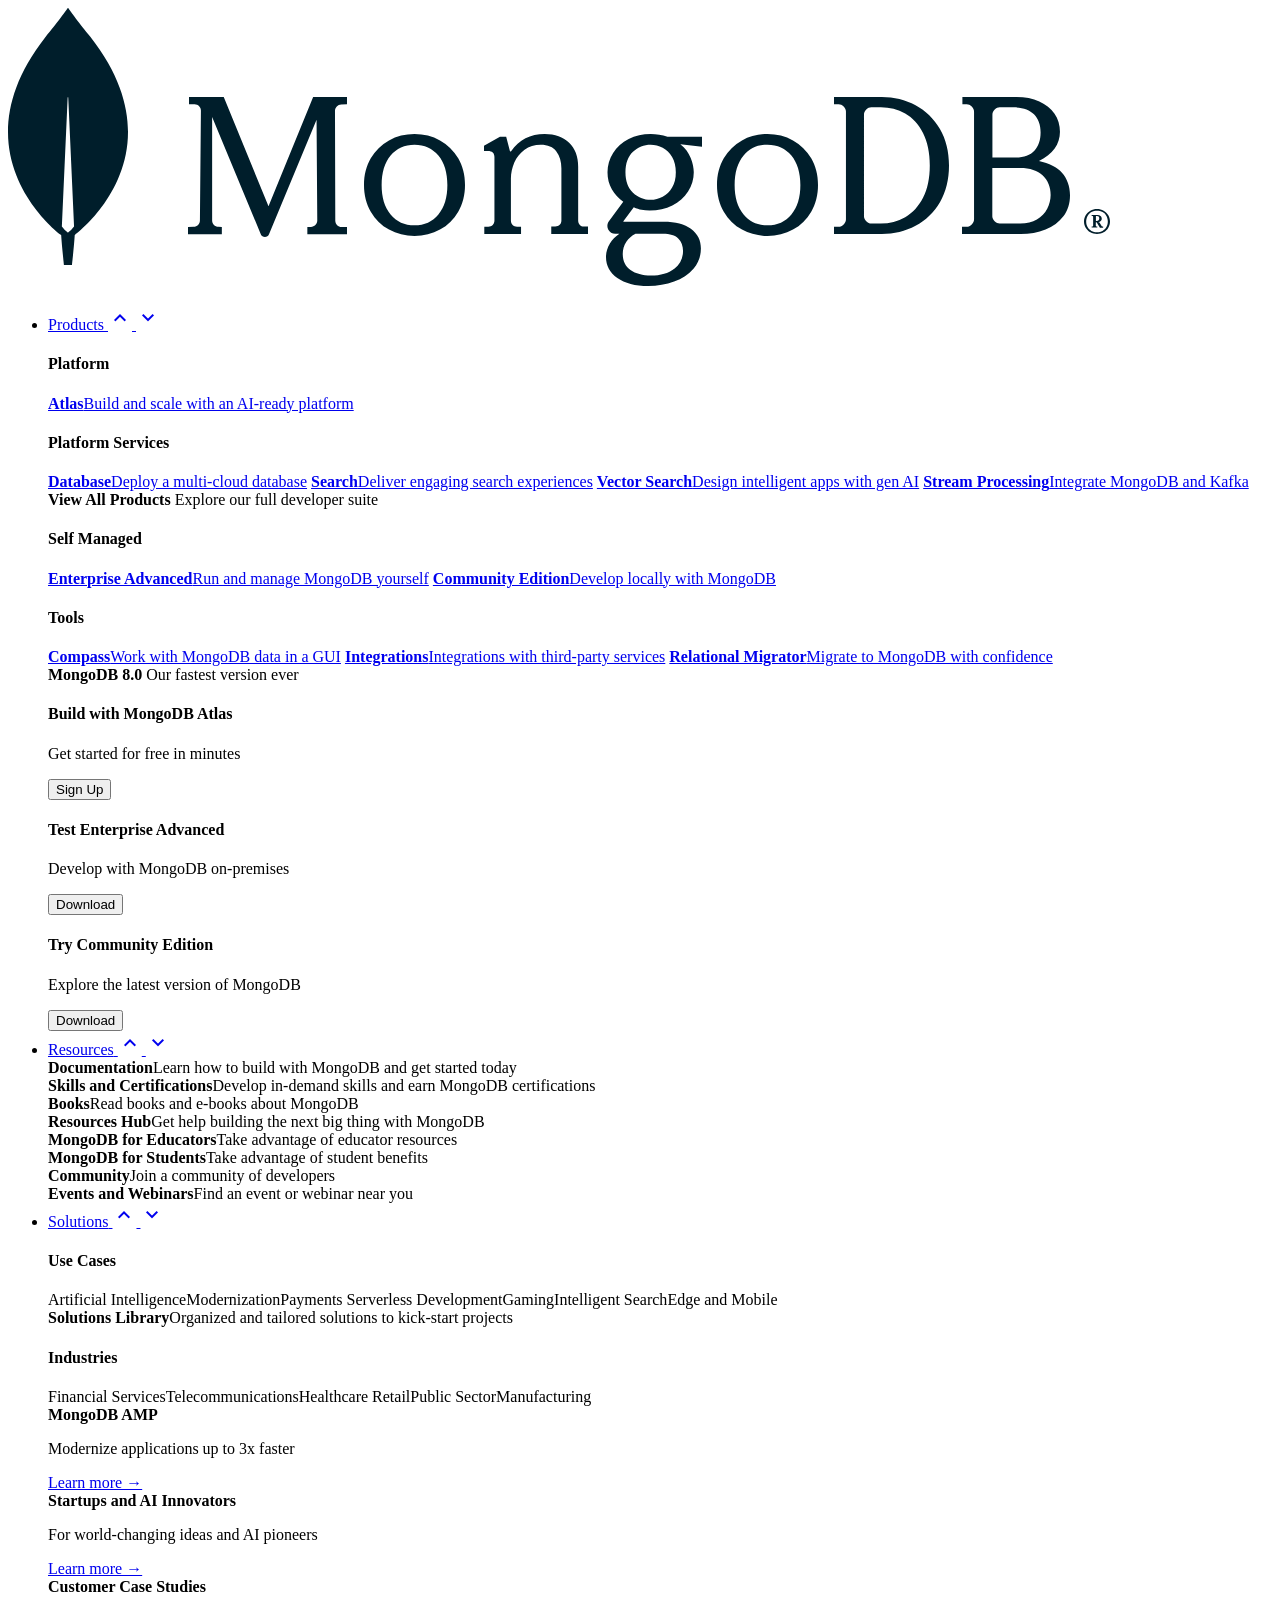
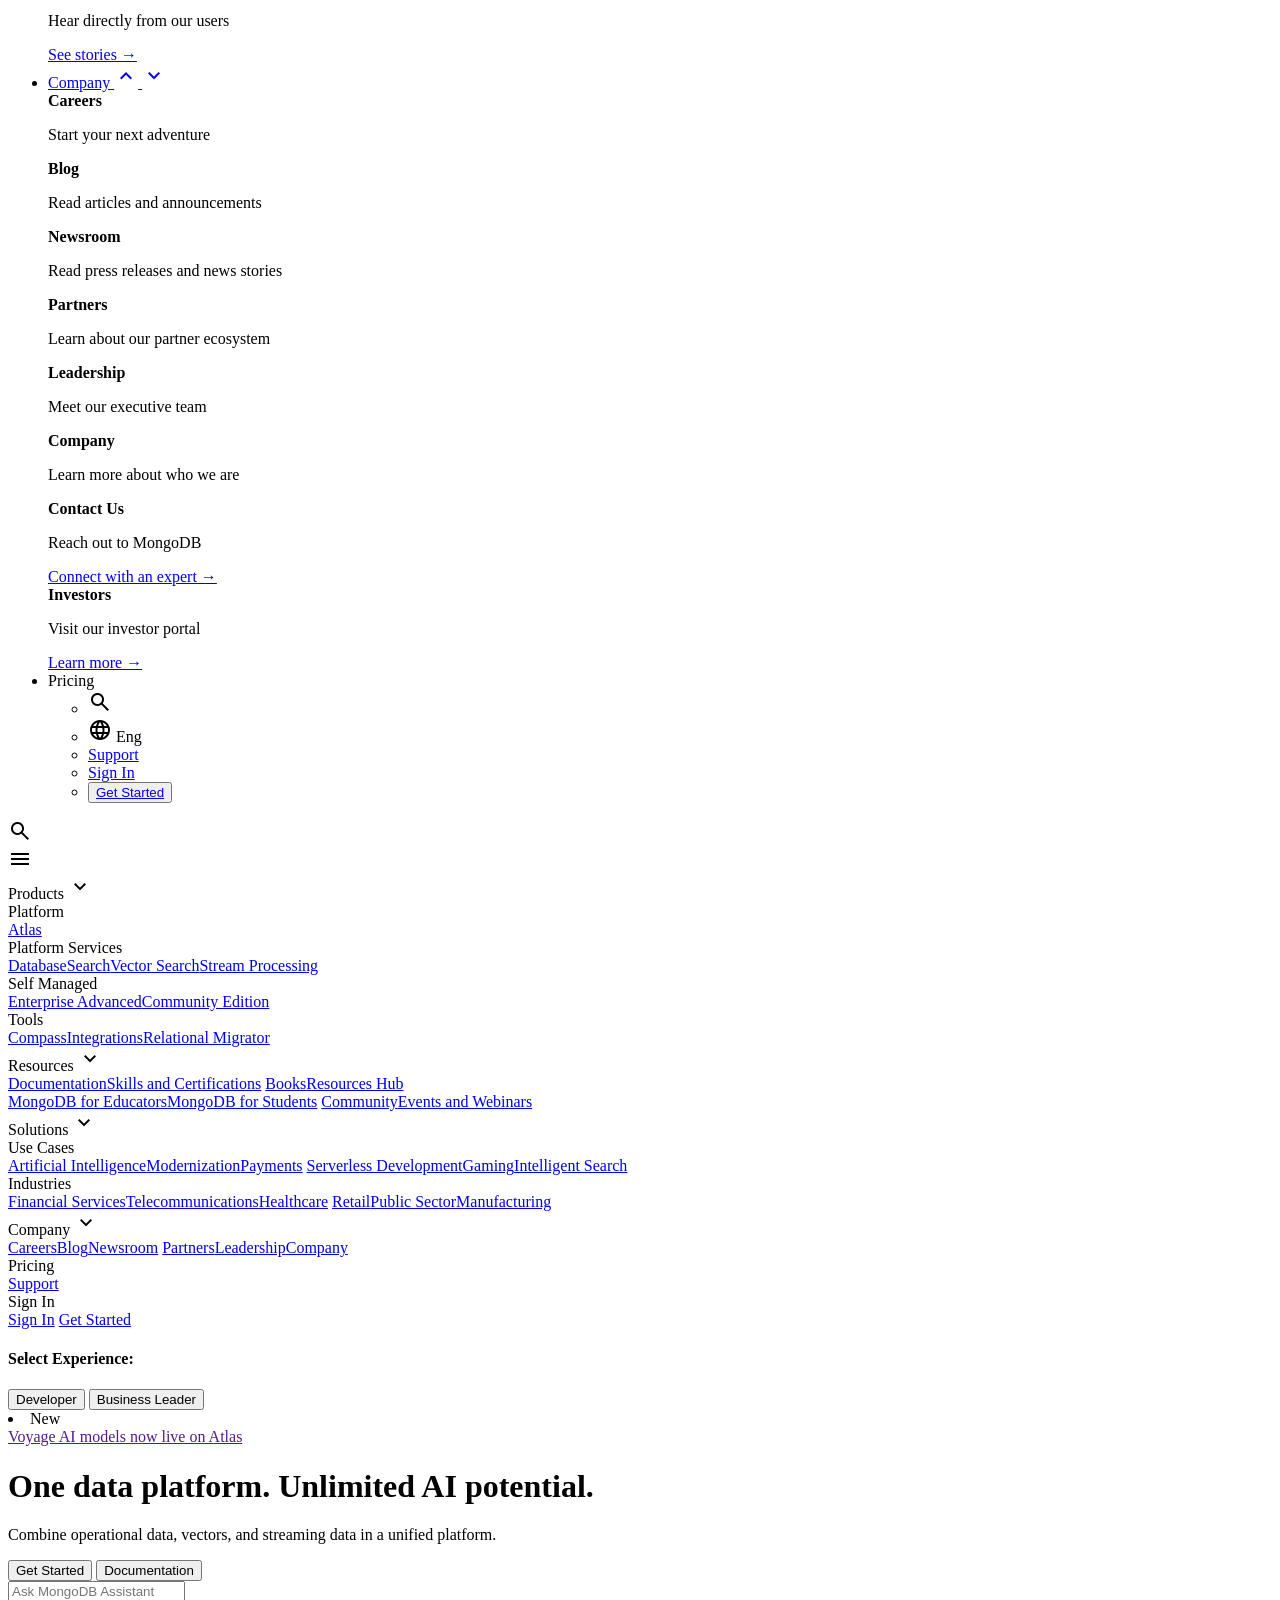
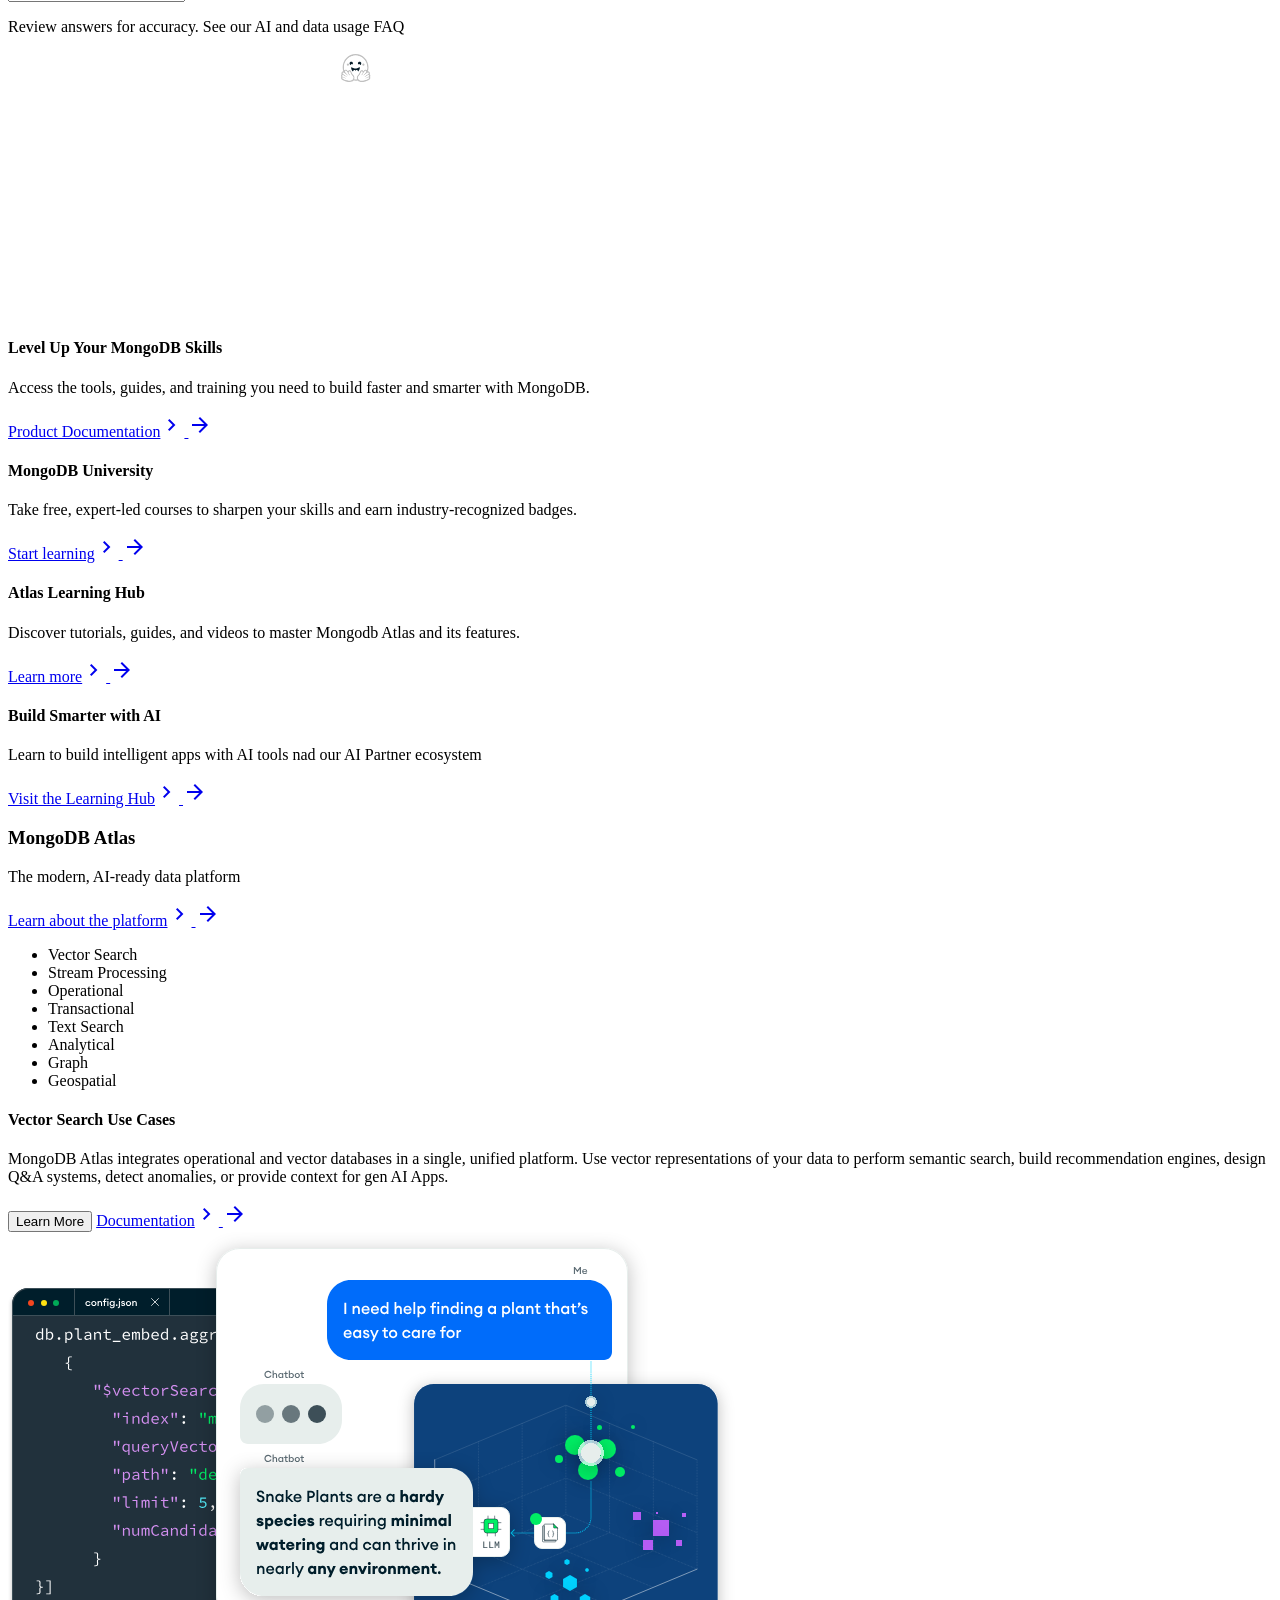
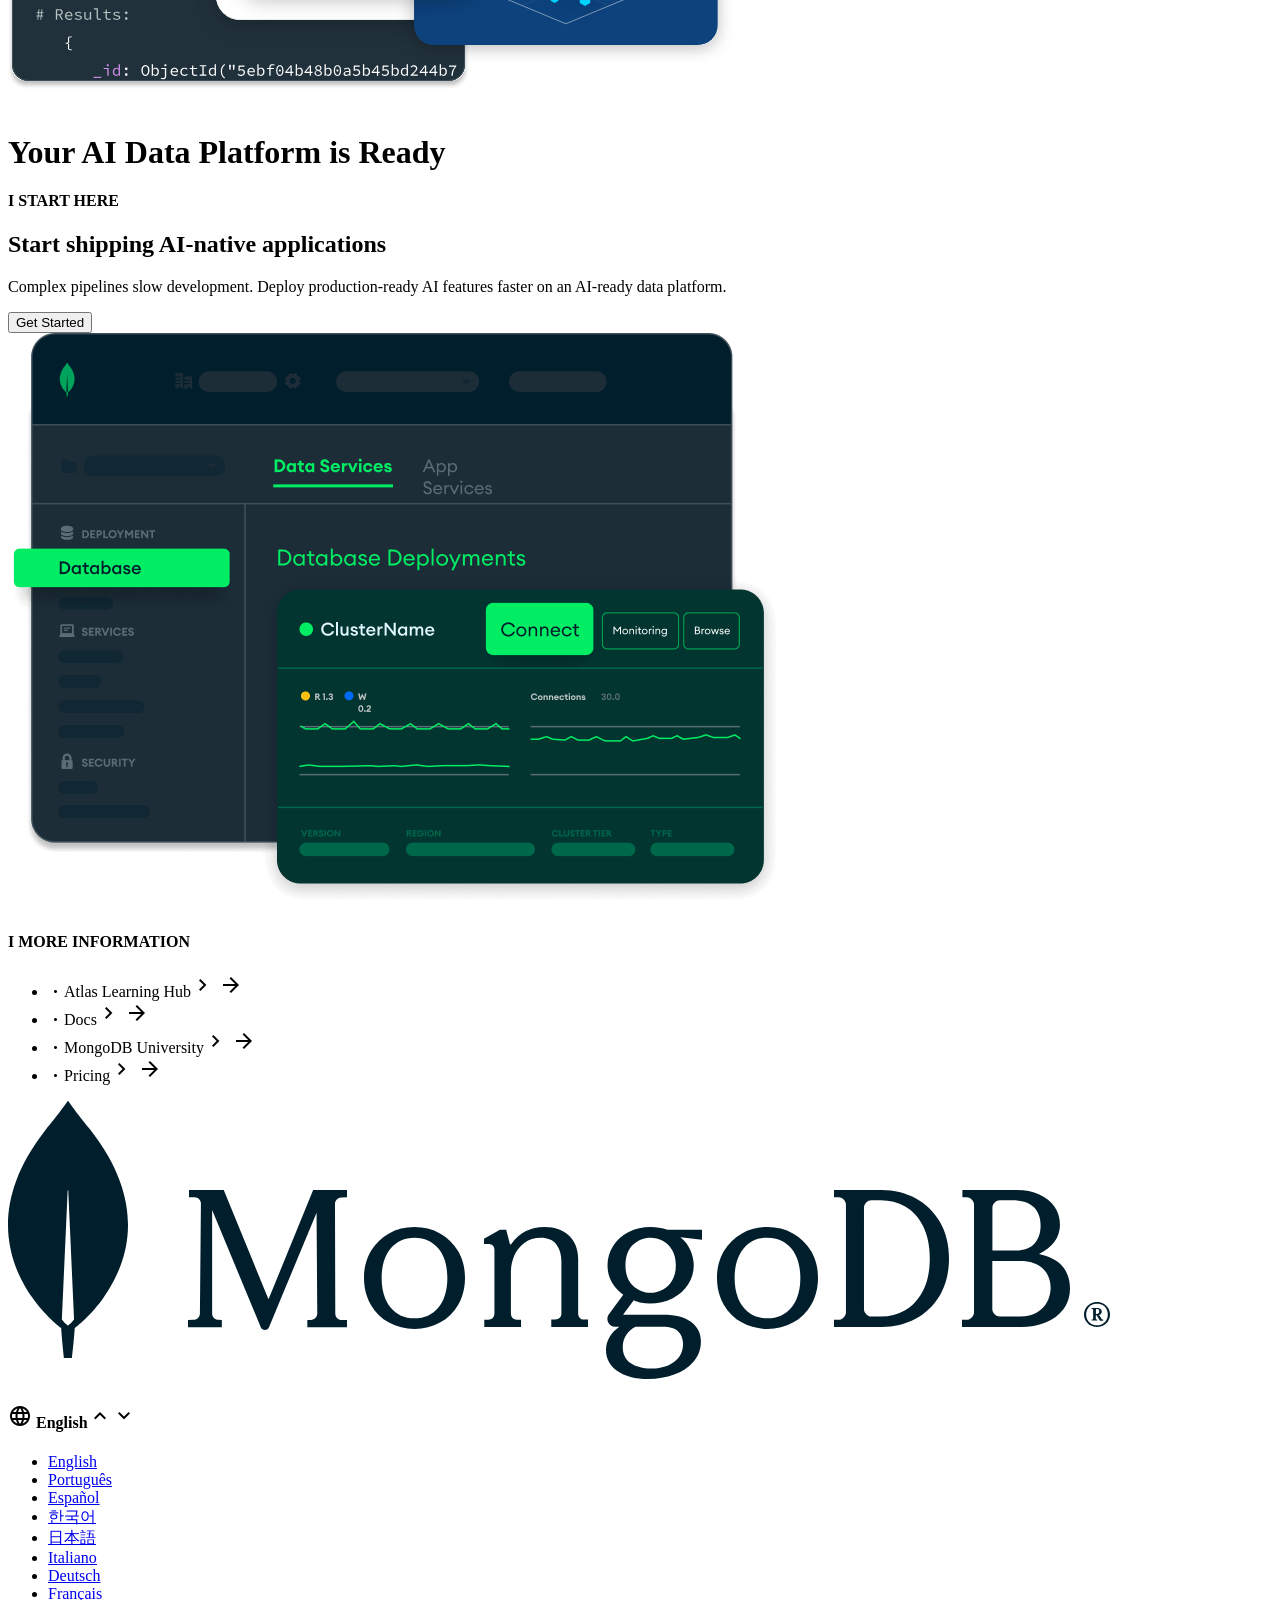
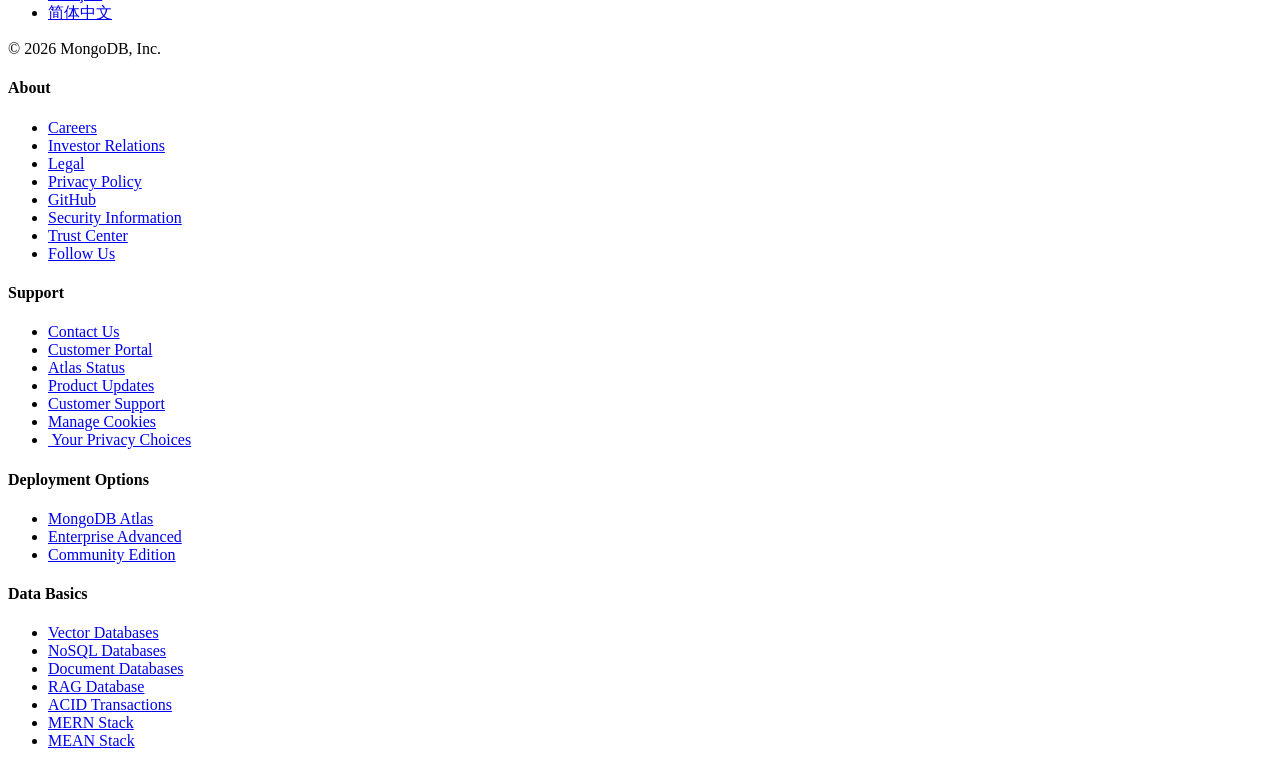
==== index.html @ 63f89a21 "first commit" ====
<!DOCTYPE html>
<html lang="en">

<head>
    <link rel="stylesheet" href="css/index.css">
    <meta charset="UTF-8">
    <meta name="viewport" content="width=device-width, initial-scale=1.0">
    <title>Document</title>
    <link rel="stylesheet" href="https://fonts.googleapis.com/css2?family=Material+Symbols+Outlined" />
    <link rel="stylesheet" href="https://cdn.jsdelivr.net/npm/bootstrap-icons@1.13.1/font/bootstrap-icons.min.css">
    <link rel="stylesheet" href="https://fonts.googleapis.com/css2?family=Material+Symbols+Outlined" />
    <link rel="stylesheet" href="https://fonts.googleapis.com/css2?family=Material+Symbols+Outlined" />

</head>

<body>
        <header class="header">
        <nav class="navbar">

            <!-- LOGO -->
            <div class="logo">
                <img src="/Multimedia/Imagess/kuyjf3vea2hg34taa-horizontal_default_slate_blue (1).svg"
                    alt="MongoDB Logo">
            </div>

            <!-- ── DESKTOP NAV LINKS ─────────────────────── -->
            <ul class="nav-links">

                <!-- Products -->
                <li class="dropdown">
                    <a href="#" class="product-link">
                        <span>Products</span>
                        <span class="material-symbols-outlined hover-icon">keyboard_arrow_up</span>
                        <span class="material-symbols-outlined default-icon">keyboard_arrow_down</span>
                    </a>
                    <div class="mega-menu">
                        <!-- Col 1 -->
                        <div class="menu-col">
                            <h4>Platform</h4>
                            <a href="#" class="item"><strong>Atlas</strong><span>Build and scale with an AI-ready
                                    platform</span></a>
                            <h4>Platform Services</h4>
                            <a href="#" class="item"><strong>Database</strong><span>Deploy a multi-cloud
                                    database</span></a>
                            <a href="#" class="item"><strong>Search</strong><span>Deliver engaging search
                                    experiences</span></a>
                            <a href="#" class="item"><strong>Vector Search</strong><span>Design intelligent apps with
                                    gen AI</span></a>
                            <a href="#" class="item"><strong>Stream Processing</strong><span>Integrate MongoDB and
                                    Kafka</span></a>
                            <div class="giggy">
                                <strong>View All Products</strong>
                                <span>Explore our full developer suite</span>
                            </div>
                        </div>
                        <!-- Col 2 -->
                        <div class="menu-col">
                            <h4>Self Managed</h4>
                            <a href="#" class="item"><strong>Enterprise Advanced</strong><span>Run and manage MongoDB
                                    yourself</span></a>
                            <a href="#" class="item"><strong>Community Edition</strong><span>Develop locally with
                                    MongoDB</span></a>
                            <h4>Tools</h4>
                            <a href="#" class="item"><strong>Compass</strong><span>Work with MongoDB data in a
                                    GUI</span></a>
                            <a href="#" class="item"><strong>Integrations</strong><span>Integrations with third-party
                                    services</span></a>
                            <a href="#" class="item"><strong>Relational Migrator</strong><span>Migrate to MongoDB with
                                    confidence</span></a>
                            <div class="rint">
                                <strong>MongoDB 8.0</strong>
                                <span>Our fastest version ever</span>
                            </div>
                        </div>
                        <!-- Col 3 placeholder for layout balance -->
                        <div class="menu-col"></div>
                        <!-- Col 4: Side CTAs -->
                        <div class="menu-col side">
                            <div class="box">
                                <h4>Build with MongoDB Atlas</h4>
                                <p>Get started for free in minutes</p><button>Sign Up</button>
                            </div>
                            <div class="box">
                                <h4>Test Enterprise Advanced</h4>
                                <p>Develop with MongoDB on-premises</p><button>Download</button>
                            </div>
                            <div class="box">
                                <h4>Try Community Edition</h4>
                                <p>Explore the latest version of MongoDB</p><button>Download</button>
                            </div>
                        </div>
                    </div>
                </li>

                <!-- Resources -->
                <li class="dropdown1">
                    <a href="#" class="product-link">
                        <span>Resources</span>
                        <span class="material-symbols-outlined hover-icon">keyboard_arrow_up</span>
                        <span class="material-symbols-outlined default-icon">keyboard_arrow_down</span>
                    </a>
                    <div class="drify">
                        <div class="menu-column">
                            <div class="menu-item"><strong>Documentation</strong><span>Learn how to build with MongoDB
                                    and get started today</span></div>
                            <div class="menu-item"><strong>Skills and Certifications</strong><span>Develop in-demand
                                    skills and earn MongoDB certifications</span></div>
                            <div class="menu-item"><strong>Books</strong><span>Read books and e-books about
                                    MongoDB</span></div>
                            <div class="menu-item1"><strong>Resources Hub</strong><span>Get help building the next big
                                    thing with MongoDB</span></div>
                        </div>
                        <div class="menu-column">
                            <div class="menu-item"><strong>MongoDB for Educators</strong><span>Take advantage of
                                    educator resources</span></div>
                            <div class="menu-item"><strong>MongoDB for Students</strong><span>Take advantage of student
                                    benefits</span></div>
                            <div class="menu-item"><strong>Community</strong><span>Join a community of developers</span>
                            </div>
                            <div class="menu-item"><strong>Events and Webinars</strong><span>Find an event or webinar
                                    near you</span></div>
                        </div>
                    </div>
                </li>

                <!-- Solutions -->
                <li class="dropdown2" id="solutions-dd">
                    <a href="#" class="product-link">
                        <span>Solutions</span>
                        <span class="material-symbols-outlined hover-icon">keyboard_arrow_up</span>
                        <span class="material-symbols-outlined default-icon">keyboard_arrow_down</span>
                    </a>
                    <div class="dropdown-menuu">
                        <div class="column">
                            <h4>Use Cases</h4>
                            <span>Artificial Intelligence</span><span>Modernization</span><span>Payments</span>
                            <span>Serverless Development</span><span>Gaming</span><span>Intelligent
                                Search</span><span>Edge and Mobile</span>
                            <div class="rary"><strong>Solutions Library</strong><span>Organized and tailored solutions
                                    to kick-start projects</span></div>
                        </div>
                        <div class="column">
                            <h4>Industries</h4>
                            <span>Financial Services</span><span>Telecommunications</span><span>Healthcare</span>
                            <span>Retail</span><span>Public Sector</span><span>Manufacturing</span>
                        </div>
                        <div class="column highlight">
                            <div class="card"><strong>MongoDB AMP</strong>
                                <p>Modernize applications up to 3x faster</p><a href="#">Learn more →</a>
                            </div>
                            <div class="card"><strong>Startups and AI Innovators</strong>
                                <p>For world-changing ideas and AI pioneers</p><a href="#">Learn more →</a>
                            </div>
                            <div class="card"><strong>Customer Case Studies</strong>
                                <p>Hear directly from our users</p><a href="#">See stories →</a>
                            </div>
                        </div>
                    </div>
                </li>

                <!-- Company -->
                <li class="dropdown2" id="company-dd">
                    <a href="#" class="product-link">
                        <span>Company</span>
                        <span class="material-symbols-outlined hover-icon">keyboard_arrow_up</span>
                        <span class="material-symbols-outlined default-icon">keyboard_arrow_down</span>
                    </a>
                    <div class="company-menu">
                        <div class="company-col">
                            <div class="item"><strong>Careers</strong>
                                <p>Start your next adventure</p>
                            </div>
                            <div class="item"><strong>Blog</strong>
                                <p>Read articles and announcements</p>
                            </div>
                            <div class="item"><strong>Newsroom</strong>
                                <p>Read press releases and news stories</p>
                            </div>
                        </div>
                        <div class="company-col">
                            <div class="item"><strong>Partners</strong>
                                <p>Learn about our partner ecosystem</p>
                            </div>
                            <div class="item"><strong>Leadership</strong>
                                <p>Meet our executive team</p>
                            </div>
                            <div class="item"><strong>Company</strong>
                                <p>Learn more about who we are</p>
                            </div>
                        </div>
                        <div class="company-col right">
                            <div class="card"><strong>Contact Us</strong>
                                <p>Reach out to MongoDB</p><a href="#">Connect with an expert →</a>
                            </div>
                            <div class="card"><strong>Investors</strong>
                                <p>Visit our investor portal</p><a href="#">Learn more →</a>
                            </div>
                        </div>
                    </div>
                </li>

                <li class="plain">Pricing</li>

                <!-- Right Nav inside ul -->
                <ul class="nav-right">
                    <li id="gurr"><span class="material-symbols-outlined gruu">search</span></li>
                    <li id="gruug"><span class="material-symbols-outlined gruu">language</span>&nbsp;Eng</li>
                    <li><a href="/Html/support.html">Support</a></li>
                    <li><a href="/Html/signin.html">Sign In</a></li>
                    <li id="bint"><button type="button"><a href="/Html/contactus.html">Get Started</a></button></li>
                </ul>
            </ul>

            <!-- ── MOBILE: search icon + hamburger ───────── -->
            <div class="mobile-icons">
                <div class="icon-btn" id="mobile-search">
                    <span class="material-symbols-outlined">search</span>
                </div>
                <div class="icon-btn" id="prepa" onclick="toggleMobileMenu()">
                    <span class="material-symbols-outlined" id="hamburger-icon">menu</span>
                </div>
            </div>

        </nav>
    </header>

    <!-- ── MOBILE PANEL ──────────────────────────────── -->
    <div class="mobile-panel" id="mobilePanel">

        <!-- Products -->
        <div class="mobile-section">
            <div class="mobile-section-header" onclick="toggleSection(this)">
                Products <span class="material-symbols-outlined">keyboard_arrow_down</span>
            </div>
            <div class="mobile-submenu">
                <div class="mobile-submenu-label">Platform</div>
                <a href="#">Atlas</a>
                <div class="mobile-submenu-label">Platform Services</div>
                <a href="#">Database</a><a href="#">Search</a><a href="#">Vector Search</a><a href="#">Stream
                    Processing</a>
                <div class="mobile-divider"></div>
                <div class="mobile-submenu-label">Self Managed</div>
                <a href="#">Enterprise Advanced</a><a href="#">Community Edition</a>
                <div class="mobile-submenu-label">Tools</div>
                <a href="#">Compass</a><a href="#">Integrations</a><a href="#">Relational Migrator</a>
            </div>
        </div>

        <!-- Resources -->
        <div class="mobile-section">
            <div class="mobile-section-header" onclick="toggleSection(this)">
                Resources <span class="material-symbols-outlined">keyboard_arrow_down</span>
            </div>
            <div class="mobile-submenu">
                <a href="#">Documentation</a><a href="#">Skills and Certifications</a>
                <a href="#">Books</a><a href="#">Resources Hub</a>
                <div class="mobile-divider"></div>
                <a href="#">MongoDB for Educators</a><a href="#">MongoDB for Students</a>
                <a href="#">Community</a><a href="#">Events and Webinars</a>
            </div>
        </div>

        <!-- Solutions -->
        <div class="mobile-section">
            <div class="mobile-section-header" onclick="toggleSection(this)">
                Solutions <span class="material-symbols-outlined">keyboard_arrow_down</span>
            </div>
            <div class="mobile-submenu">
                <div class="mobile-submenu-label">Use Cases</div>
                <a href="#">Artificial Intelligence</a><a href="#">Modernization</a><a href="#">Payments</a>
                <a href="#">Serverless Development</a><a href="#">Gaming</a><a href="#">Intelligent Search</a>
                <div class="mobile-divider"></div>
                <div class="mobile-submenu-label">Industries</div>
                <a href="#">Financial Services</a><a href="#">Telecommunications</a><a href="#">Healthcare</a>
                <a href="#">Retail</a><a href="#">Public Sector</a><a href="#">Manufacturing</a>
            </div>
        </div>

        <!-- Company -->
        <div class="mobile-section">
            <div class="mobile-section-header" onclick="toggleSection(this)">
                Company <span class="material-symbols-outlined">keyboard_arrow_down</span>
            </div>
            <div class="mobile-submenu">
                <a href="#">Careers</a><a href="#">Blog</a><a href="#">Newsroom</a>
                <a href="#">Partners</a><a href="#">Leadership</a><a href="#">Company</a>
            </div>
        </div>

        <!-- Pricing, Support, Sign In -->
        <div class="mobile-section">
            <div class="mobile-section-header" style="cursor:default;">Pricing</div>
        </div>
        <div class="mobile-section">
            <div class="mobile-section-header" style="cursor:default;"><a href="/Html/support.html">Support</a></div>
        </div>
        <div class="mobile-section">
            <div class="mobile-section-header" style="cursor:default;">Sign In</div>
        </div>

        <!-- CTA buttons -->
        <div class="mobile-actions">
            <a href="/Html/signin.html" class="mobile-btn-outline">Sign In</a>
            <a href="/Html/contactus.html" class="mobile-btn-solid">Get Started</a>
        </div>
    </div>
    <!-- <span id="prepa" class="material-symbols-outlined prepa">menu</span> -->
    </nav>
    </header>
    <div class="containeer">
        <div class="ience">
            <div class="enecce">
                <h4>Select Experience:</h4>
                <button id="lopr">Developer</button>
                <button id="lopr1">Business Leader</button>
            </div>
        </div>
        <div class="niffe">
            <li>New</li>
            <a href="">Voyage AI models now live on Atlas</a>
        </div>
        <div class="fform">
            <h1>One data platform.<span> Unlimited AI potential.</span></h1>
            <p>Combine operational data, vectors, and streaming data in a unified platform.</p>
        </div>
        <div class="tton">
            <button id="riff" type="button">Get Started</button>
            <button id="riff2" type="button">Documentation</button>
        </div>
        <div class="gogg">
            <input type="text" placeholder="Ask MongoDB Assistant">
            <p>Review answers for accuracy. See our <span>AI and data usage FAQ</span></p>
        </div>
        <div class="mmine">
            <img src="/Multimedia/Imagess/mjitnh3p1wtg5vuzi-Factory.svg" alt="">
            <img src="/Multimedia/Imagess/mjreusu45oymixan9-Mercor-32.svg" alt="">
            <img src="/Multimedia/Imagess/mjreqoppok0lcyvlg-Hugging face-32.svg" alt="">
            <img src="/Multimedia/Imagess/mjitnsb5c6dvgfxoa-Fireworks.svg" alt="">

            <!-- <button>case study</button> -->

            <img src="/Multimedia/Imagess/mjitmdkze5ktd1o5s-Anthropic.svg" alt="">
            <img src="/Multimedia/Imagess/mfe3zm6fqtnmg53st-Coinbase_Wordmark_White.svg" alt="">
        </div>
    </div>
    <div class="libin">
        <div class="illsll">
            <div class="ills">
                <h4>Level Up Your MongoDB Skills</h4>
                <p>Access the tools, guides, and training you need to build faster and smarter with MongoDB.</p>
                <a href="http://">Product Documentation<span
                        class="material-symbols-outlined defult">chevron_right</span> <span
                        class="material-symbols-outlined hover">arrow_forward</span></a>
            </div>
            <div>
                <div class="ssslls">
                    <div class="ills1">
                        <h4>MongoDB University</h4>
                        <p>Take free, expert-led courses to sharpen your skills and earn industry-recognized badges.</p>
                        <a href="http://">Start learning<span
                                class="material-symbols-outlined defult">chevron_right</span> <span
                                class="material-symbols-outlined hover">arrow_forward</span></a>
                    </div>
                    <div class="llis">
                        <h4>Atlas Learning Hub</h4>
                        <p>Discover tutorials, guides, and videos to master Mongodb Atlas and its features.</p>
                        <a href="http://">Learn more<span class="material-symbols-outlined defult">chevron_right</span>
                            <span class="material-symbols-outlined hover">arrow_forward</span></a>
                    </div>
                    <div class="llis1">
                        <h4>Build Smarter with AI</h4>
                        <p>Learn to build intelligent apps with AI tools nad our AI Partner ecosystem</p>
                        <a href="http://">Visit the Learning Hub<span
                                class="material-symbols-outlined defult">chevron_right</span> <span
                                class="material-symbols-outlined hover">arrow_forward</span></a>
                    </div>
                </div>
            </div>
        </div>
        <div class="vinb">
            <div class="llassa">
                <h3>MongoDB Atlas</h3>
                <p>The modern, AI-ready data platform</p>
            </div>
            <div class="leene">
                <a href="http://">Learn about the platform<span
                        class="material-symbols-outlined defult">chevron_right</span> <span
                        class="material-symbols-outlined hover">arrow_forward</span></a>
            </div>
        </div>
        <div class="ttorr2">

            <!-- Left Menu -->
            <ul class="vcto1">
                <li class="active">Vector Search</li>
                <li>Stream Processing</li>
                <li>Operational</li>
                <li>Transactional</li>
                <li>Text Search</li>
                <li>Analytical</li>
                <li>Graph</li>
                <li>Geospatial</li>
            </ul>

            <!-- Right Content -->
            <div class="ttorr3">

                <div class="ttorr">
                    <h4>Vector Search Use Cases</h4>

                    <p>
                        MongoDB Atlas integrates operational and vector databases in a single,
                        unified platform. Use vector representations of your data to perform
                        semantic search, build recommendation engines, design Q&A systems,
                        detect anomalies, or provide context for gen AI Apps.
                    </p>

                    <div class="mmore">
                        <button>Learn More</button>
                        <a href="#">Documentation<span class="material-symbols-outlined defult">chevron_right</span>
                            <span class="material-symbols-outlined hover">arrow_forward</span></a>
                    </div>
                </div>

                <div class="traas">
                    <img src="/Multimedia/Imagess/lpr2w95dde50v1evs-vs_static_2.svg" alt="">
                </div>
            </div>
        </div>
    </div>
    </div>
    </div>
    <div class="finrii">
        <div class="forf1">
            <h1> Your AI Data Platform is Ready</h1>
        </div>
        <div class="atll2">
            <div class="forf">
                <div class="riini">
                    <h4><span> I</span> START HERE</h4>
                    <h2>Start shipping AI-native applications</h2>
                    <p>Complex pipelines slow development. Deploy production-ready AI features faster on an AI-ready
                        data
                        platform.</p>
                    <div class="ronr">
                        <button type="button">Get Started</button>
                    </div>
                </div>
                <div class="runn">
                    <img src="/Multimedia/Imagess/mk6tuw3mmbhwe4zcf-mongodb_spot.png" alt="">
                </div>
            </div>
            <div class="mink">
                <div class="atll">
                    <div class="fink">
                        <h4><span>I</span> MORE INFORMATION</h4>
                    </div>
                    <div>
                        <ul class="hbub">
                            <li><i class="bi bi-dot"></i>Atlas Learning Hub<span
                                    class="material-symbols-outlined defult">chevron_right</span> <span
                                    class="material-symbols-outlined hover">arrow_forward</span></li>
                            <li><i class="bi bi-dot"></i>Docs<span
                                    class="material-symbols-outlined defult">chevron_right</span> <span
                                    class="material-symbols-outlined hover">arrow_forward</span></li>
                            <li><i class="bi bi-dot"></i>MongoDB University<span
                                    class="material-symbols-outlined defult">chevron_right</span> <span
                                    class="material-symbols-outlined hover">arrow_forward</span></li>
                            <div class="binkin">
                                <li><i class="bi bi-dot"></i>Pricing<span
                                        class="material-symbols-outlined defult">chevron_right</span> <span
                                        class="material-symbols-outlined hover">arrow_forward</span></li>
                            </div>
                        </ul>
                    </div>
                </div>
            </div>
        </div>
    </div>
    <footer class="footer">
        <div class="footer-container">

            <!-- Left section -->
            <div class="footer-brand">
                <a href="#">
                    <img id="cllin" src="/Multimedia/Imagess/kuyjf3vea2hg34taa-horizontal_default_slate_blue (1).svg"
                        alt="MongoDB">
                </a>

                <div class="language-dropdown">

                    <h4 class="dropdown-btn">
                        <span class="material-symbols-outlined">language</span>
                        English<span class="material-symbols-outlined hover">keyboard_arrow_up</span><span
                            class="material-symbols-outlined default">keyboard_arrow_down</span>
                    </h4>

                    <ul class="dropdown-menu">
                        <li><a href="#">English</a></li>
                        <li><a href="#">Português</a></li>
                        <li><a href="#">Español</a></li>
                        <li><a href="#">한국어</a></li>
                        <li><a href="#">日本語</a></li>
                        <li><a href="#">Italiano</a></li>
                        <li><a href="#">Deutsch</a></li>
                        <li><a href="#">Français</a></li>
                        <li><a href="#">简体中文</a></li>
                    </ul>

                </div>

                <p>© 2026 MongoDB, Inc.</p>
            </div>

            <!-- Column 1 -->
            <div class="footer-box">
                <h4>About</h4>
                <ul>
                    <li><a href="#">Careers</a></li>
                    <li><a href="#">Investor Relations</a></li>
                    <li><a href="#">Legal</a></li>
                    <li><a href="#">Privacy Policy</a></li>
                    <li><a href="#">GitHub</a></li>
                    <li><a href="#">Security Information</a></li>
                    <li><a href="#">Trust Center</a></li>
                    <li><a href="#">Follow Us</a></li>
                </ul>
            </div>

            <!-- Column 2 -->
            <div class="footer-box">
                <h4>Support</h4>
                <ul>
                    <li><a href="#">Contact Us</a></li>
                    <li><a href="#">Customer Portal</a></li>
                    <li><a href="#">Atlas Status</a></li>
                    <li><a href="#">Product Updates</a></li>
                    <li><a href="#">Customer Support</a></li>
                    <li><a href="#">Manage Cookies</a></li>
                    <li><a href="#"> <img src="https://www.mongodb.com/#" alt="">
                            Your Privacy Choices</a></li>
                </ul>
            </div>

            <!-- Column 3 -->
            <div class="footer-box">
                <h4>Deployment Options</h4>
                <ul>
                    <li><a href="#">MongoDB Atlas</a></li>
                    <li><a href="#">Enterprise Advanced</a></li>
                    <li><a href="#">Community Edition</a></li>
                </ul>
            </div>

            <!-- Column 4 -->
            <div class="footer-box">
                <h4>Data Basics</h4>
                <ul>
                    <li><a href="#">Vector Databases</a></li>
                    <li><a href="#">NoSQL Databases</a></li>
                    <li><a href="#">Document Databases</a></li>
                    <li><a href="#">RAG Database</a></li>
                    <li><a href="#">ACID Transactions</a></li>
                    <li><a href="#">MERN Stack</a></li>
                    <li><a href="#">MEAN Stack</a></li>
                </ul>
            </div>

        </div>
    </footer>


</body>

</html>
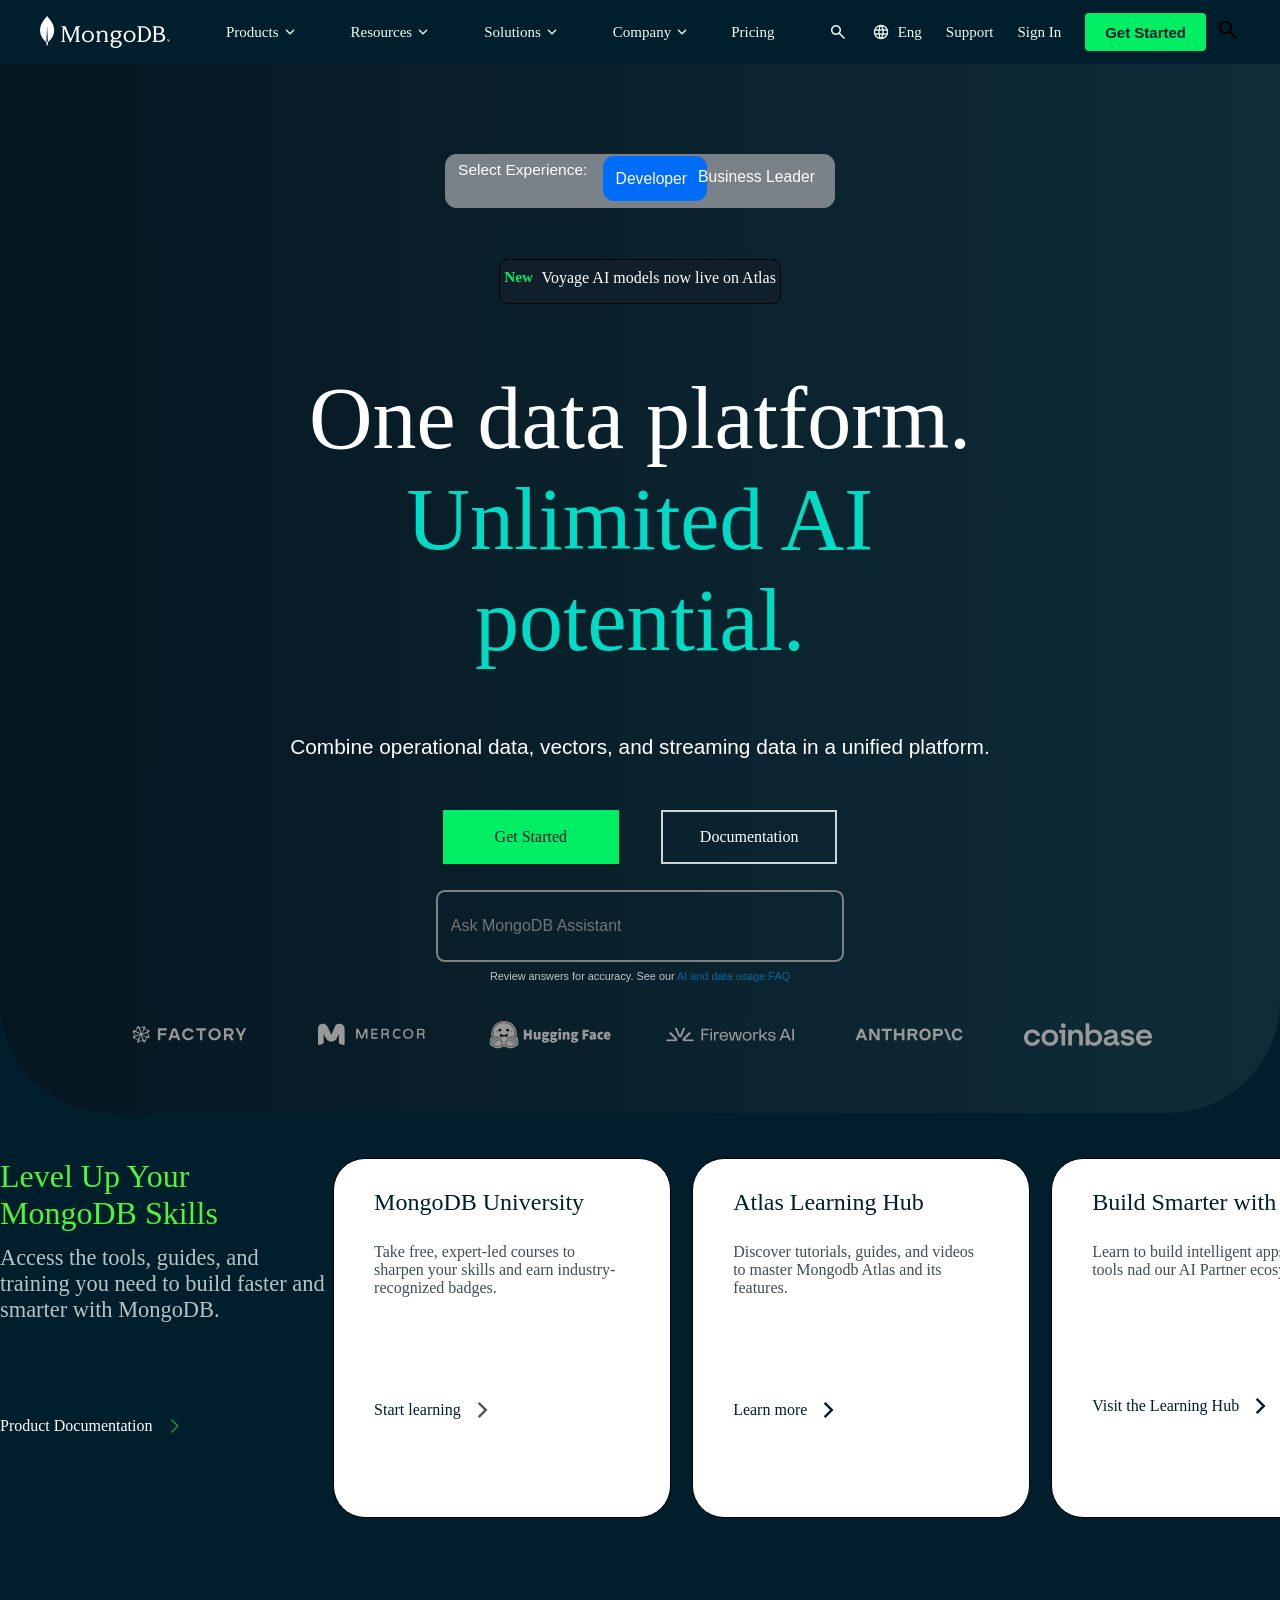
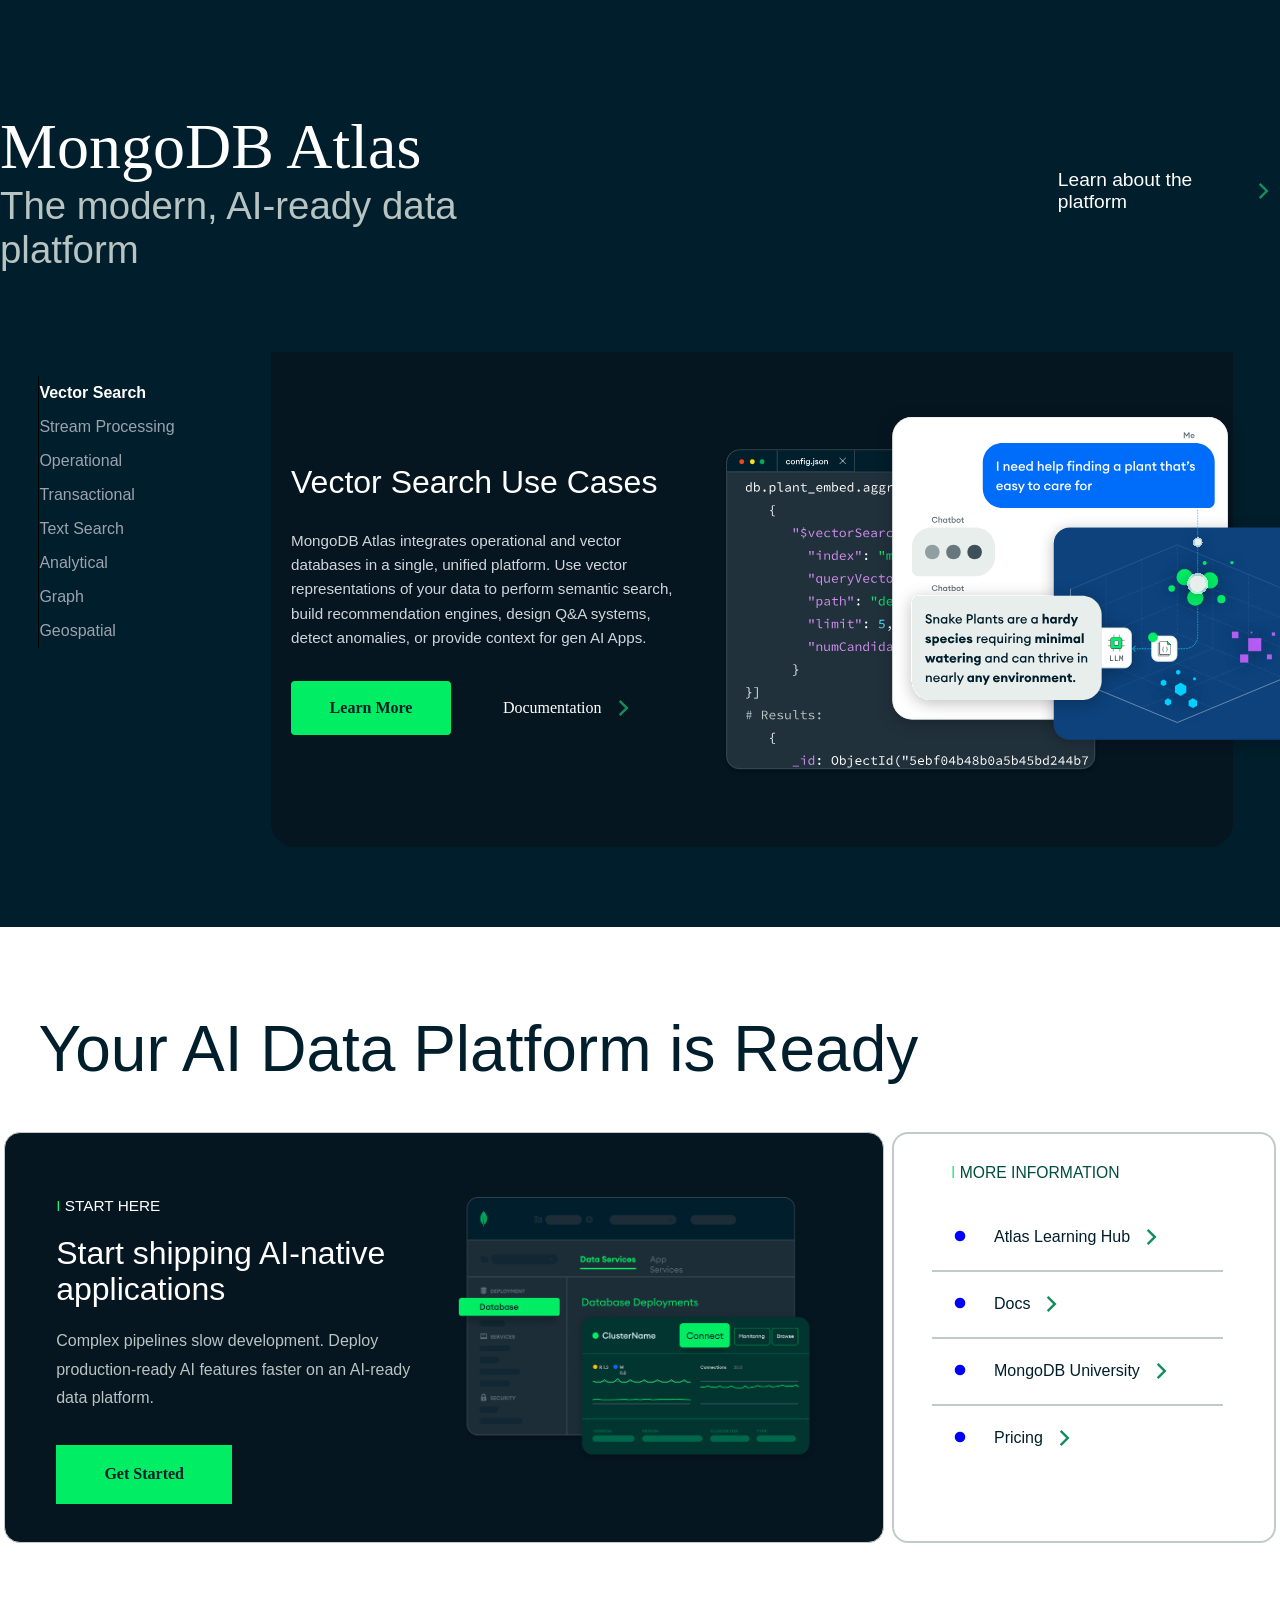
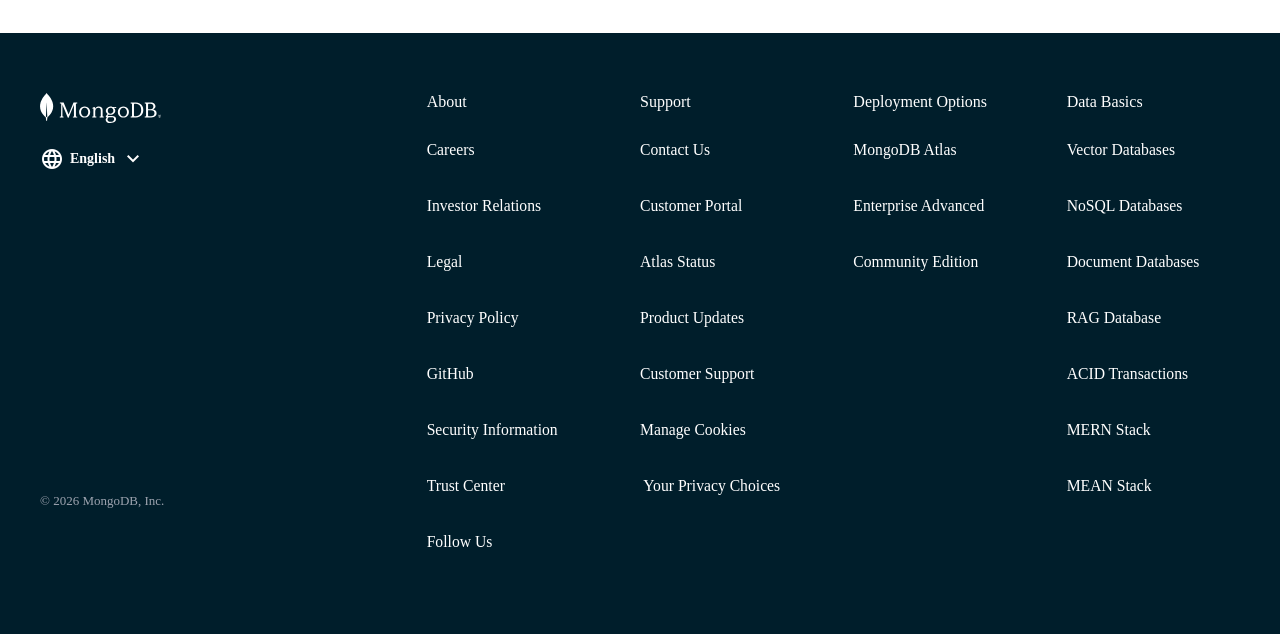
==== commit f5b48245: "Message" ====
--- a/index.html
+++ b/index.html
@@ -2,7 +2,7 @@
 <html lang="en">
 
 <head>
-    <link rel="stylesheet" href="css/index.css">
+    <link rel="stylesheet" href="Css/index.css">
     <meta charset="UTF-8">
     <meta name="viewport" content="width=device-width, initial-scale=1.0">
     <title>Document</title>
--- a/Css/index.css
+++ b/Css/index.css
@@ -0,0 +1,2388 @@
+* {
+    margin: 0;
+    padding: 0;
+    box-sizing: border-box;
+}
+
+body {
+    margin: 0;
+    background-color: rgb(0, 30, 43);
+}
+html,
+body {
+    width: 100%;
+    overflow-x: hidden;
+}
+ */
+     .header {
+      width: 100%;
+      background: #001E2B;
+      border-bottom: 1px solid rgba(255,255,255,0.08);
+      position: fixed;
+      top: 0; left: 0; right: 0;
+      z-index: 1000;
+    }
+
+    /* ─── NAVBAR ────────────────────────────────── */
+    .navbar {
+      display: flex;
+      align-items: center;
+      justify-content: space-between;
+      padding: 0 40px;
+      height: 64px;
+      gap: 0;
+    }
+
+    /* ─── LOGO ──────────────────────────────────── */
+    .logo { display: flex; align-items: center; flex-shrink: 0; }
+    .logo img { width: 130px; filter: grayscale(100%) brightness(0) invert(1); }
+
+    /* ─── NAV LINKS (left + right combined list) ─ */
+    .nav-links {
+      display: flex;
+      align-items: center;
+      list-style: none;
+      gap: 4px;
+      margin-left: 32px;
+      flex: 1;
+    }
+
+    /* ─── LEFT NAV ITEMS ────────────────────────── */
+    .nav-links > li,
+    .nav-links > .dropdown,
+    .nav-links > .dropdown1,
+    .nav-links > .dropdown2 {
+      position: relative;
+    }
+
+    .nav-links > li > a,
+    .nav-links > li,
+    .product-link {
+      display: flex;
+      align-items: center;
+      gap: 2px;
+      text-decoration: none;
+      font-size: 15px;
+      font-weight: 400;
+      color: #ECFEF3;
+      padding: 0 12px;
+      height: 64px;
+      cursor: pointer;
+      white-space: nowrap;
+      transition: color 0.2s;
+    }
+    .nav-links > li.plain {
+      padding: 0 12px;
+      height: 64px;
+      display: flex;
+      align-items: center;
+      color: #ECFEF3;
+      font-size: 15px;
+      cursor: pointer;
+    }
+
+    /* Arrow icons */
+    .product-link .material-symbols-outlined { font-size: 18px; }
+    .product-link .hover-icon { display: none; }
+    .product-link .default-icon { display: inline; }
+
+    .dropdown:hover .product-link .hover-icon,
+    .dropdown1:hover .product-link .hover-icon,
+    .dropdown2:hover .product-link .hover-icon { display: inline; color: #00ED64; }
+    .dropdown:hover .product-link .default-icon,
+    .dropdown1:hover .product-link .default-icon,
+    .dropdown2:hover .product-link .default-icon { display: none; }
+    .dropdown:hover .product-link,
+    .dropdown1:hover .product-link,
+    .dropdown2:hover .product-link { color: #00ED64; }
+
+    /* ─── RIGHT NAV ──────────────────────────────── */
+    .nav-right {
+      display: flex;
+      align-items: center;
+      list-style: none;
+      gap: 4px;
+      margin-left: auto;
+      flex-shrink: 0;
+    }
+    .nav-right > li {
+      display: flex;
+      align-items: center;
+      height: 64px;
+      padding: 0 10px;
+      cursor: pointer;
+      color: #ECFEF3;
+      font-size: 15px;
+      font-weight: 400;
+      white-space: nowrap;
+    }
+    .nav-right > li a {
+      text-decoration: none;
+      color: #ECFEF3;
+      font-size: 15px;
+    }
+    .nav-right > li:hover { color: #00ED64; }
+    .nav-right > li:hover a { color: #00ED64; }
+
+    /* Search icon */
+    #gurr .gruu { font-size: 20px; color: #ECFEF3; transition: color 0.2s; }
+    #gurr:hover .gruu { color: #00ED64; }
+
+    /* Language */
+    #gruug { gap: 4px; }
+    #gruug .gruu { font-size: 18px; }
+
+    /* Get Started button */
+    #bint button {
+      background: #00ED64;
+      border: none;
+      padding: 0 20px;
+      height: 38px;
+      font-size: 15px;
+      font-weight: 600;
+      color: #001E2B;
+      cursor: pointer;
+      border-radius: 4px;
+      transition: border-radius 0.25s, background 0.2s;
+    }
+    #bint button:hover { border-radius: 20px; }
+    #bint button a { color: #001E2B; text-decoration: none; font-weight: 600; }
+
+    /* ─── HAMBURGER (hidden on desktop) ─────────── */
+    #prepa {
+      display: none;
+      font-size: 28px;
+      color: white;
+      cursor: pointer;
+      flex-shrink: 0;
+      margin-left: 12px;
+    }
+
+    /* ════════════════════════════════════════════
+       MEGA MENU — PRODUCTS
+    ════════════════════════════════════════════ */
+    .mega-menu {
+      position: absolute;
+      top: 64px;
+      left: 0;
+      width: 860px;
+      background: #21313C;
+      padding: 28px 28px 20px;
+      border-radius: 0 0 16px 16px;
+      display: none;
+      grid-template-columns: 1fr 1fr 1fr auto;
+      gap: 32px;
+      box-shadow: 0 20px 50px rgba(0,0,0,0.4);
+      z-index: 2000;
+    }
+    .dropdown:hover .mega-menu { display: grid; }
+
+    .menu-col h4 {
+      font-size: 11px;
+      font-weight: 700;
+      letter-spacing: 1.2px;
+      text-transform: uppercase;
+      color: #8FA19B;
+      margin-bottom: 14px;
+      margin-top: 18px;
+    }
+    .menu-col h4:first-child { margin-top: 0; }
+
+    .item {
+      display: block;
+      text-decoration: none;
+      padding: 8px 10px;
+      border-radius: 6px;
+      margin-bottom: 2px;
+      transition: background 0.15s;
+    }
+    .item:hover { background: #001E2B; }
+    .item strong { display: block; font-size: 14px; font-weight: 500; color: #fff; margin-bottom: 2px; }
+    .item span { font-size: 12px; color: #9FB3AD; line-height: 1.4; }
+
+    /* giggy / rint dividers */
+    .giggy, .rint {
+      border-top: 1px solid #3a4b52;
+      margin-top: 12px;
+      padding-top: 12px;
+      cursor: pointer;
+    }
+    .giggy strong, .rint strong { font-size: 14px; font-weight: 500; color: #fff; display: block; margin-bottom: 3px; }
+    .giggy span, .rint span { font-size: 12px; color: #9FB3AD; }
+    .giggy:hover, .rint:hover { background: #112e35; border-radius: 6px; padding-left: 6px; }
+
+    /* Side column */
+    .side { border-left: 1px solid #3a4b52; padding-left: 20px; min-width: 180px; }
+    .side .box { padding: 12px 10px; border-bottom: 1px solid #3a4b52; margin-bottom: 8px; }
+    .side .box:last-child { border-bottom: none; }
+    .side .box h4 { font-size: 13px; font-weight: 600; color: #fff; margin-bottom: 4px; text-transform: none; letter-spacing: 0; margin-top: 0; }
+    .side .box p { font-size: 12px; color: #9FB3AD; margin-bottom: 10px; line-height: 1.4; }
+    .side .box button {
+      padding: 6px 16px;
+      background: transparent;
+      border: 1px solid #3BD671;
+      color: #3BD671;
+      border-radius: 20px;
+      font-size: 13px;
+      cursor: pointer;
+      transition: background 0.2s, color 0.2s;
+    }
+    .side .box button:hover { background: #3BD671; color: #001E2B; }
+
+    /* ════════════════════════════════════════════
+       RESOURCES DROPDOWN
+    ════════════════════════════════════════════ */
+    .drify {
+      position: absolute;
+      top: 64px;
+      left: 0;
+      width: 560px;
+      background: #21313C;
+      padding: 24px;
+      border-radius: 0 0 16px 16px;
+      display: none;
+      grid-template-columns: 1fr 1fr;
+      gap: 28px;
+      box-shadow: 0 20px 50px rgba(0,0,0,0.4);
+      z-index: 2000;
+    }
+    .dropdown1:hover .drify { display: grid; }
+
+    .menu-column { display: flex; flex-direction: column; gap: 6px; }
+    .menu-item, .menu-item1 {
+      padding: 10px;
+      border-radius: 6px;
+      cursor: pointer;
+      transition: background 0.15s;
+    }
+    .menu-item:hover, .menu-item1:hover { background: #001E2B; }
+    .menu-item strong, .menu-item1 strong { display: block; font-size: 14px; font-weight: 500; color: #fff; margin-bottom: 3px; }
+    .menu-item span, .menu-item1 span { font-size: 12px; color: #9FB3AD; line-height: 1.4; }
+    .menu-item1 { border-top: 1px solid #3a4b52; margin-top: 6px; padding-top: 14px; }
+
+    /* ════════════════════════════════════════════
+       SOLUTIONS DROPDOWN
+    ════════════════════════════════════════════ */
+    .dropdown-menuu {
+      position: absolute;
+      top: 64px;
+      left: 0;
+      width: 760px;
+      background: #21313C;
+      padding: 28px;
+      border-radius: 0 0 16px 16px;
+      display: none;
+      grid-template-columns: 1fr 1fr 1fr;
+      gap: 32px;
+      box-shadow: 0 20px 50px rgba(0,0,0,0.4);
+      z-index: 2000;
+      opacity: 0;
+      visibility: hidden;
+      transition: opacity 0.2s, visibility 0.2s;
+    }
+    .dropdown2:hover .dropdown-menuu { display: grid; opacity: 1; visibility: visible; }
+
+    .column { display: flex; flex-direction: column; gap: 10px; }
+    .column h4 { font-size: 11px; font-weight: 700; letter-spacing: 1.2px; color: #8FA19B; text-transform: uppercase; }
+    .column > span { font-size: 14px; font-weight: 500; color: #fff; padding: 4px 8px; border-radius: 4px; cursor: pointer; transition: background 0.15s; }
+    .column > span:hover { background: #001E2B; }
+
+    .rary { border-top: 1px solid #3a4b52; padding-top: 12px; margin-top: 8px; }
+    .rary strong { display: block; font-size: 14px; font-weight: 500; color: #fff; margin-bottom: 3px; }
+    .rary span { font-size: 12px; color: #9FB3AD; line-height: 1.4; }
+
+    .highlight { border-left: 1px solid #3a4b52; padding-left: 24px; }
+    .highlight .card { background: #1a2e38; padding: 14px; border-radius: 8px; margin-bottom: 10px; border-bottom: 1px solid #3a4b52; }
+    .highlight .card:last-child { border-bottom: none; margin-bottom: 0; }
+    .card strong { display: block; font-size: 14px; font-weight: 500; color: #fff; margin-bottom: 4px; }
+    .card p { font-size: 12px; color: #9FB3AD; margin-bottom: 6px; line-height: 1.4; }
+    .card a { font-size: 13px; color: #009FFD; text-decoration: none; }
+    .card a:hover { text-decoration: underline; }
+
+    /* ════════════════════════════════════════════
+       COMPANY DROPDOWN
+    ════════════════════════════════════════════ */
+    .company-menu {
+      position: absolute;
+      top: 64px;
+      left: -180px;
+      width: 680px;
+      background: #21313C;
+      padding: 28px;
+      border-radius: 0 0 16px 16px;
+      display: none;
+      grid-template-columns: 1fr 1fr 1fr;
+      gap: 32px;
+      box-shadow: 0 20px 50px rgba(0,0,0,0.4);
+      z-index: 2000;
+      opacity: 0;
+      visibility: hidden;
+      transition: opacity 0.2s, visibility 0.2s;
+    }
+    .dropdown2:hover .company-menu { display: grid; opacity: 1; visibility: visible; }
+
+    .company-col { display: flex; flex-direction: column; gap: 18px; }
+    .company-col .item strong { font-size: 14px; font-weight: 500; color: #fff; }
+    .company-col .item p { font-size: 12px; color: #9FB3AD; margin-top: 3px; }
+
+    .company-col.right { border-left: 1px solid #3a4b52; padding-left: 24px; }
+    .company-col.right .card { background: #132424; padding: 14px; border-radius: 8px; }
+    .company-col.right .card strong { font-size: 14px; font-weight: 500; color: #fff; display: block; margin-bottom: 4px; }
+    .company-col.right .card p { font-size: 12px; color: #9FB3AD; margin-bottom: 6px; }
+    .company-col.right .card a { font-size: 13px; color: #009FFD; text-decoration: none; }
+
+    /* Fix: only one company-menu per dropdown2 hover */
+    .dropdown2:nth-of-type(2):hover .dropdown-menuu { display: none; opacity: 0; visibility: hidden; }
+    .dropdown2:nth-of-type(2):hover .company-menu { display: grid; opacity: 1; visibility: visible; }
+
+    /* ════════════════════════════════════════════
+       MOBILE PANEL
+    ════════════════════════════════════════════ */
+    .mobile-panel {
+      display: none;
+      position: fixed;
+      top: 64px; left: 0; right: 0; bottom: 0;
+      background: #001E2B;
+      overflow-y: auto;
+      z-index: 999;
+      padding: 0;
+      border-top: 1px solid rgba(255,255,255,0.1);
+      flex-direction: column;
+    }
+    .mobile-panel.open { display: flex; }
+
+    .mobile-section {
+      border-bottom: 1px solid rgba(255,255,255,0.08);
+    }
+    .mobile-section-header {
+      display: flex;
+      align-items: center;
+      justify-content: space-between;
+      padding: 18px 24px;
+      color: #ECFEF3;
+      font-size: 16px;
+      font-weight: 400;
+      cursor: pointer;
+      transition: background 0.15s;
+    }
+    .mobile-section-header:hover { background: rgba(255,255,255,0.04); }
+    .mobile-section-header .material-symbols-outlined { font-size: 20px; color: #9FB3AD; transition: transform 0.2s; }
+    .mobile-section-header.active .material-symbols-outlined { transform: rotate(180deg); color: #00ED64; }
+    .mobile-section-header.active { color: #00ED64; }
+
+    .mobile-submenu {
+      display: none;
+      padding: 8px 0 16px;
+      background: #0d2535;
+    }
+    .mobile-submenu.open { display: block; }
+
+    .mobile-submenu a,
+    .mobile-submenu-item {
+      display: block;
+      padding: 12px 32px;
+      color: #ECFEF3;
+      text-decoration: none;
+      font-size: 14px;
+      transition: background 0.15s, color 0.15s;
+      cursor: pointer;
+    }
+    .mobile-submenu a:hover,
+    .mobile-submenu-item:hover { background: rgba(0,237,100,0.06); color: #00ED64; }
+
+    .mobile-submenu-label {
+      padding: 14px 24px 6px;
+      font-size: 11px;
+      font-weight: 700;
+      letter-spacing: 1.2px;
+      text-transform: uppercase;
+      color: #8FA19B;
+    }
+
+    .mobile-divider { height: 1px; background: rgba(255,255,255,0.06); margin: 8px 24px; }
+
+    .mobile-actions {
+      padding: 24px;
+      display: flex;
+      flex-direction: column;
+      gap: 12px;
+      margin-top: auto;
+    }
+    .mobile-actions a {
+      display: block;
+      text-align: center;
+      padding: 12px;
+      border-radius: 6px;
+      text-decoration: none;
+      font-size: 15px;
+      font-weight: 500;
+    }
+    .mobile-btn-outline {
+      color: #ECFEF3;
+      border: 1px solid rgba(255,255,255,0.3);
+    }
+    .mobile-btn-solid {
+      background: #00ED64;
+      color: #001E2B;
+      font-weight: 700;
+    }
+
+
+
+.dropdown-menu li {
+    /* padding: 6px 10px; */
+}
+
+.dropdown-menu li a {
+    /* color: #000; */
+}
+
+/* show dropdown */
+.dropdown:hover .dropdown-menu {
+    /* display: block; */
+}
+
+.ience {
+    display: flex;
+}
+
+#lopr {
+    font-family: "Euclid Circular A", "Helvetica Neue", Helvetica, Arial, sans-serif;
+    font-size: 0.98rem;
+    color: rgb(255, 255, 255);
+    width: 27%;
+    height: 5vh;
+    right: 6%;
+    margin-left: 10%;
+    padding-right: 2%;
+    border-radius: 0.70rem;
+    margin-top: 0.1rem;
+    border: none;
+
+    background-color: rgb(0, 108, 250);
+    cursor: pointer;
+}
+
+#lopr {
+    position: relative;
+}
+
+#lopr1 {
+    position: absolute;
+}
+
+#lopr1 {
+    font-family: "Euclid Circular A", "Helvetica Neue", Helvetica, Arial, sans-serif;
+    font-size: 0.98rem;
+    color: rgb(255, 255, 255);
+    width: 10%;
+    height: 5vh;
+    /* left: 20%;  */
+    right: 35.9%;
+    border-radius: 0.70rem;
+    background: transparent;
+    border: none;
+    cursor: pointer;
+}
+
+.llpp {
+    /* display: inline-flex; */
+}
+
+.enecce {
+    border: 0.10rem solid gray;
+    width: 30.4%;
+    height: 6vh;
+    display: flex;
+    text-align: center;
+    margin: auto;
+    background-color: rgb(121, 130, 136);
+    border-radius: 0.70rem;
+}
+
+.enecce h4 {
+    font-family: "Euclid Circular A", "Helvetica Neue", Helvetica, Arial, sans-serif;
+    font-size: 0.97rem;
+    font-weight: 400;
+    line-height: 24px;
+    padding-top: 1%;
+    color: rgb(255, 255, 255);
+    padding-left: 3%;
+
+}
+
+.ience {
+    /* text-align: center;
+    margin: auto; */
+}
+
+.ience {
+    padding-top: 7%;
+}
+
+.niffe {
+    display: flex;
+    /* align-items: center; */
+    justify-content: center;
+    padding-top: 0.55rem;
+}
+
+.niffe a {
+    text-decoration: none;
+    font-family: "Times New Roman";
+    font-size: 1rem;
+    font-weight: 400;
+    line-height: normal;
+    padding-left: 3%;
+    color: rgb(255, 255, 255);
+}
+
+.niffe li {
+    font-family: "Source Code Pro";
+    font-size: 0.96rem;
+    font-weight: 600;
+    line-height: 1rem;
+    color: rgb(0, 237, 100);
+    list-style: none;
+
+}
+
+.niffe {
+    border: 0.10rem solid black;
+    width: 22%;
+    height: 5vh;
+    margin: auto;
+    margin-top: 4%;
+    border-radius: 0.58rem;
+    background-color: rgb(16, 31, 42);
+
+}
+
+.fform h1 {
+    font-family: "MongoDB Value Serif";
+    font-size: 5.5rem;
+    font-weight: 400;
+    width: 55%;
+    text-align: center;
+    margin: auto;
+    color: white;
+    padding-top: 5%;
+}
+
+.fform span {
+    color: rgb(0, 219, 197);
+}
+
+.fform p {
+    font-family: "Euclid Circular A", "Helvetica Neue", Helvetica, Arial, sans-serif;
+    font-size: 1.3rem;
+    font-weight: 400;
+    text-align: center;
+    padding-top: 5%;
+    color: rgb(255, 255, 255);
+}
+
+.tton #riff {
+    height: 6vh;
+    width: 11rem;
+    background-color: rgb(0, 237, 100);
+    border: none;
+    font-family: "Euclid Circular A";
+    font-size: 1rem;
+    font-weight: 500;
+    line-height: 1rem;
+    color: rgb(0, 30, 43);
+    cursor: pointer;
+}
+
+.tton #riff2 {
+    height: 6vh;
+    width: 11rem;
+    font-family: "Euclid Circular A";
+    font-size: 1rem;
+    font-weight: 500;
+    line-height: 1rem;
+    color: rgb(0, 30, 43);
+    background: transparent;
+    /* border: none; */
+    border: 2px solid rgba(255, 255, 255, 0.803);
+    /* background-color: white; */
+    margin-left: 3%;
+    cursor: pointer;
+    color: white;
+
+}
+
+.tton #riff:hover {
+    height: 6vh;
+    width: 11rem;
+    background-color: rgb(0, 237, 100);
+    border-radius: 20px;
+}
+
+.tton #riff2:hover {
+    height: 6vh;
+    width: 11rem;
+    border-radius: 20px;
+    border: 2px solid white
+        /* background-color: white; */
+
+}
+
+.tton {
+    margin: auto;
+    text-align: center;
+    padding-top: 4%;
+}
+
+.gogg input {
+    width: 25.5rem;
+    height: 8vh;
+    font-family: "Euclid Circular A", "Helvetica Neue", Helvetica, Arial, sans-serif;
+    font-size: 1rem;
+    font-weight: 400;
+    color: rgb(232, 237, 235);
+    border-radius: 0.55rem;
+    background: transparent;
+    border: 2px solid gray;
+    padding-left: 1%;
+}
+
+.gogg p {
+    font-family: "Euclid Circular A", "Helvetica Neue", Helvetica, Arial, sans-serif;
+    font-size: 0.68rem;
+    font-weight: 400;
+    color: rgb(193, 199, 198);
+    padding-top: 0.50rem;
+}
+
+.gogg span {
+    color: rgb(6, 103, 157);
+}
+
+.gogg {
+    text-align: center;
+    margin: auto;
+    padding-top: 2%;
+}
+
+.containeer {
+    background: linear-gradient(to right, rgb(6, 22, 33), rgb(14, 45, 56));
+    border-bottom-left-radius: 7rem;
+    border-bottom-right-radius: 7rem;
+}
+
+.mmine img {
+    width: 10%;
+    /* margin: auto; */
+    filter: grayscale(100%) brightness(60%);
+
+}
+
+.mmine {
+    margin: auto;
+    text-align: center;
+    padding-top: 3%;
+    display: flex;
+    justify-content: center;
+    gap: 4%;
+    padding-bottom: 5%;
+}
+
+.ills h4 {
+    font-family: "Euclid Circular A";
+    font-size: 2rem;
+    font-weight: 500;
+    color: rgb(78, 245, 58);
+    width: 15rem;
+}
+
+.ills p {
+    font-family: "Euclid Circular A";
+    font-size: 1.4rem;
+    font-weight: 400;
+    color: rgb(184, 196, 194);
+    width: 20.8rem;
+    padding-top: 4%;
+}
+
+.ills a {
+    font-family: "Euclid Circular A";
+    font-size: 1rem;
+    font-weight: 500;
+    text-decoration: none;
+    display: flex;
+    align-items: center;
+    padding-top: 26%;
+
+    color: rgb(255, 255, 255);
+}
+
+.ills .hover {
+    display: none;
+}
+
+.ills .defult {
+    padding-left: 2%;
+    font-size: 2rem;
+    font-weight: 100;
+    color: rgb(0, 218, 94);
+}
+
+.ills a:hover .hover {
+    display: flex;
+    padding-left: 3%;
+    font-size: 2rem;
+    font-weight: 100;
+    color: rgb(0, 218, 94);
+}
+
+.ills a:hover .defult {
+    display: none;
+}
+
+.ills a:hover {
+    color: rgb(0, 218, 94);
+}
+
+.ills1 h4 {
+    font-family: "Euclid Circular A";
+    font-size: 1.5rem;
+    font-weight: 500;
+    color: rgb(0, 30, 43);
+    padding-left: 12%;
+    padding-top: 9%;
+}
+
+.ills1 p {
+    font-family: "Euclid Circular A";
+    font-size: 1rem;
+    font-weight: 400;
+    color: rgb(61, 79, 88);
+    width: 18rem;
+    padding-top: 8%;
+    padding-left: 12%;
+
+}
+
+/* .ills1 a {
+    font-family: "Euclid Circular A";
+    font-size: 1rem;
+    font-weight: 500;
+    text-decoration: none;
+    color: rgb(0, 30, 43);
+    padding-left: 12%;
+    display: inline-block;
+    padding-top: 29%;
+    display: flex;
+    align-items: center;
+} */
+.ills1 a {
+    font-family: "Euclid Circular A";
+    font-size: 1rem;
+    font-weight: 500;
+    text-decoration: none;
+    color: rgb(0, 30, 43);
+    padding-left: 12%;
+    padding-top: 29%;
+    display: flex;
+    align-items: center;
+    gap: 6px;
+}
+
+/* default arrow */
+.ills1 .defult {
+    font-size: 22px;
+    transition: 0.3s;
+}
+
+/* hover arrow hidden */
+.ills1 .hover {
+    display: none;
+    font-size: 22px;
+}
+
+/* when hovering link */
+.ills1 a:hover .defult {
+    display: none;
+}
+
+.ills1 a:hover .hover {
+    display: inline;
+}
+
+.ills1 a:hover {
+    color: rgb(20, 141, 92);
+}
+
+.ills1 .hover {
+    display: none;
+}
+
+.ills1 .defult {
+    font-size: 2rem;
+    color: rgba(0, 0, 0, 0.671);
+    /* padding-left: 2rem; */
+    /* padding-top: -10%; */
+}
+
+.ills1 a:hover .hover {
+    /* display: flex; */
+    font-size: 2rem;
+    color: rgba(0, 0, 0, 0.671);
+    padding-left: 2%;
+
+}
+
+.ills1 a:hover.defult {
+    display: none;
+}
+
+.illsll {
+    display: flex;
+    justify-content: space-evenly;
+    /* gap: 5%; */
+    padding-top: 3.5%;
+}
+
+.ssslls {
+    display: flex;
+    gap: 2%;
+
+}
+
+.llis h4 {
+    font-family: "Euclid Circular A";
+    font-size: 1.5rem;
+    font-weight: 500;
+    color: rgb(0, 30, 43);
+    padding-left: 12%;
+    padding-top: 9%;
+}
+
+.llis p {
+    font-family: "Euclid Circular A";
+    font-size: 1rem;
+    font-weight: 400;
+    color: rgb(61, 79, 88);
+    width: 18rem;
+    padding-top: 8%;
+    padding-left: 12%;
+}
+
+.llis a {
+    font-family: "Euclid Circular A";
+    font-size: 1rem;
+    font-weight: 500;
+    text-decoration: none;
+    color: rgb(0, 30, 43);
+    padding-left: 12%;
+    /* display: inline-block; */
+    display: flex;
+    align-items: center;
+    gap: 6px;
+    padding-top: 29%;
+}
+
+/* default arrow */
+.llis .defult {
+    font-size: 2rem;
+    transition: 0.3s;
+}
+
+/* hover arrow hidden */
+.llis .hover {
+    display: none;
+    font-size: 2rem;
+}
+
+/* when hovering link */
+.llis a:hover .defult {
+    display: none;
+}
+
+.llis a:hover .hover {
+    display: inline;
+    color: rgb(0, 30, 43);
+}
+
+.llis a:hover {
+    color: rgb(20, 141, 92);
+}
+
+.llis1 h4 {
+    font-family: "Euclid Circular A";
+    font-size: 1.5rem;
+    font-weight: 500;
+    color: rgb(0, 30, 43);
+    padding-left: 12%;
+    padding-top: 9%;
+
+}
+
+.llis1 p {
+    font-family: "Euclid Circular A";
+    font-size: 1rem;
+    font-weight: 400;
+    color: rgb(61, 79, 88);
+    width: 18rem;
+    padding-top: 8%;
+    padding-left: 12%;
+
+}
+
+.llis1 a {
+    font-family: "Euclid Circular A";
+    font-size: 1rem;
+    font-weight: 500;
+    text-decoration: none;
+    color: rgb(0, 30, 43);
+    padding-left: 12%;
+    /* display: inline-block; */
+    display: flex;
+    align-items: center;
+    gap: 6px;
+    padding-top: 33%;
+}
+
+/* default arrow */
+.llis1 .defult {
+    font-size: 2rem;
+    transition: 0.3s;
+}
+
+/* hover arrow hidden */
+.llis1 .hover {
+    display: none;
+    font-size: 2rem;
+}
+
+/* when hovering link */
+.llis1 a:hover .defult {
+    display: none;
+}
+
+.llis1 a:hover .hover {
+    display: inline;
+    color: rgb(0, 30, 43);
+}
+
+.llis1 a:hover {
+    color: rgb(20, 141, 92);
+}
+
+.ills1 {
+    border: 0.10rem solid black;
+    width: 22rem;
+    height: 40vh;
+    background-color: white;
+    border-radius: 2rem;
+}
+
+.llis {
+    border: 0.10rem solid black;
+    width: 22rem;
+    height: 40vh;
+    background-color: white;
+    border-radius: 2rem;
+}
+
+.llis1 {
+    border: 0.10rem solid black;
+    width: 22rem;
+    height: 40vh;
+    background-color: white;
+    border-radius: 2rem;
+}
+
+.llassa h3 {
+    font-family: "MongoDB Value Serif";
+    font-size: 4rem;
+    font-weight: 400;
+    color: rgb(255, 255, 255);
+}
+
+.llassa p {
+    font-family: "Euclid Circular A", sans-serif;
+    font-size: 2.4rem;
+    font-weight: 400;
+    color: rgb(184, 196, 194);
+}
+
+.leene a {
+    font-family: "Euclid Circular A", sans-serif;
+    font-size: 1.2rem;
+    font-weight: 500;
+    text-decoration: none;
+    color: rgb(255, 255, 255);
+    display: flex;
+    align-items: center;
+    /* gap:6px; */
+    /* padding-top: 33%; */
+}
+
+/* default arrow */
+.leene .defult {
+    font-size: 2rem;
+    transition: 0.3s;
+    color: rgb(20, 141, 92);
+}
+
+/* hover arrow hidden */
+.leene .hover {
+    display: none;
+    font-size: 2rem;
+
+}
+
+/* when hovering link */
+.leene a:hover .defult {
+    display: none;
+
+}
+
+.leene a:hover .hover {
+    display: inline;
+    color: rgb(20, 141, 92);
+
+}
+
+.leene a:hover {
+    color: rgb(20, 141, 92);
+}
+
+
+.vinb {
+    display: flex;
+    justify-content: center;
+    align-items: center;
+    width: 100%;
+    gap: 39%;
+    padding-top: 15%;
+    /* margin: auto; */
+}
+
+.libin {
+    background-color: rgb(0, 30, 43);
+}
+
+#vcto {
+    font-family: "Euclid Circular A", sans-serif;
+    font-size: 1rem;
+    font-weight: 400;
+    line-height: normal;
+    color: rgb(255, 255, 255);
+    border-left: 0.125rem solid #333;
+    border-color: blue;
+    height: 2.8vh;
+    padding-left: 0.58rem;
+    /* list-style: none; */
+
+
+}
+
+#vvcto1 {
+    font-family: "Euclid Circular A", sans-serif;
+    font-size: 1rem;
+    font-weight: 400;
+    line-height: normal;
+    color: rgb(184, 196, 194);
+    border-left: 0.125rem solid #333;
+    padding-left: 0.58rem;
+    height: 2.8vh;
+    /* list-style: none; */
+    /* padding-top: 11%; */
+}
+
+#vvcto2 {
+    font-family: "Euclid Circular A", sans-serif;
+    font-size: 1rem;
+    font-weight: 400;
+    line-height: normal;
+    color: rgb(184, 196, 194);
+    border-left: 0.125rem solid #333;
+    padding-left: 0.58rem;
+    height: 2.8vh;
+    /* list-style: none; */
+    /* padding-top: 11%; */
+}
+
+#vvcto3 {
+    font-family: "Euclid Circular A", sans-serif;
+    font-size: 1rem;
+    font-weight: 400;
+    line-height: normal;
+    color: rgb(184, 196, 194);
+    border-left: 0.125rem solid #333;
+    padding-left: 0.58rem;
+    height: 2.8vh;
+    /* list-style: none; */
+    /* padding-top: 11%; */
+}
+
+#vvcto4 {
+    font-family: "Euclid Circular A", sans-serif;
+    font-size: 1rem;
+    font-weight: 400;
+    line-height: normal;
+    color: rgb(184, 196, 194);
+    border-left: 0.125rem solid #333;
+    padding-left: 0.58rem;
+    height: 2.8vh;
+    /* list-style: none; */
+    /* padding-top: 11%; */
+}
+
+#vvcto5 {
+    font-family: "Euclid Circular A", sans-serif;
+    font-size: 1rem;
+    font-weight: 400;
+    line-height: normal;
+    color: rgb(184, 196, 194);
+    border-left: 0.125rem solid #333;
+    padding-left: 0.58rem;
+    height: 2.8vh;
+    /* list-style: none; */
+    /* padding-top: 11%; */
+}
+
+#vvcto6 {
+    font-family: "Euclid Circular A", sans-serif;
+    font-size: 1rem;
+    font-weight: 400;
+    line-height: normal;
+    color: rgb(184, 196, 194);
+    border-left: 0.125rem solid #333;
+    padding-left: 0.58rem;
+    height: 2.8vh;
+    /* list-style: none; */
+    /* padding-top: 11%; */
+}
+
+#vvcto7 {
+    font-family: "Euclid Circular A", sans-serif;
+    font-size: 1rem;
+    font-weight: 400;
+    line-height: normal;
+    color: rgb(184, 196, 194);
+    border-left: 0.125rem solid #333;
+    padding-left: 0.58rem;
+    height: 2.8vh;
+    /* list-style: none; */
+    /* padding-top: 11%; */
+}
+
+.vcto1 {
+    padding-top: 2%;
+
+    list-style: none;
+    margin: 0;
+    /* border-left: 0.125rem solid #333; */
+}
+
+/* .ttrtr{
+    display: flex;
+    justify-content: space-around;
+    gap: 8%;
+} */
+.ttorr h4 {
+    font-family: "Euclid Circular A", sans-serif;
+    font-size: 0.80rem;
+    font-weight: 500;
+    line-height: normal;
+    color: rgb(255, 255, 255);
+}
+
+.ttorr p {
+    font-family: "Euclid Circular A", sans-serif;
+    font-size: 0.95rem;
+    font-weight: 400;
+    line-height: 1.8rem;
+    color: rgb(184, 196, 194);
+    width: 24rem;
+    padding-top: 2%;
+}
+
+.mmore a {
+    font-family: "Euclid Circular A";
+    font-size: 1rem;
+    font-weight: 500;
+    line-height: 2rem;
+    color: rgb(255, 255, 255);
+    text-decoration: none;
+    margin-left: 7%;
+    display: flex;
+    align-items: center;
+    gap: 6px;
+    /* padding-top: 33%; */
+}
+
+
+
+/* default arrow */
+.mmore .defult {
+    font-size: 2rem;
+    transition: 0.3s;
+    color: rgb(20, 141, 92);
+}
+
+/* hover arrow hidden */
+.mmore .hover {
+    display: none;
+    font-size: 2rem;
+
+}
+
+/* when hovering link */
+.mmore a:hover .defult {
+    display: none;
+
+}
+
+.mmore a:hover .hover {
+    display: inline;
+    color: rgb(20, 141, 92);
+
+}
+
+.mmore a:hover {
+    /* color: rgb(20, 141, 92); */
+}
+
+
+.mmore button {
+    font-family: "Euclid Circular A";
+    font-size: 1rem;
+    font-weight: 600;
+    line-height: 1rem;
+    color: rgb(0, 30, 43);
+    height: 6vh;
+    width: 10rem;
+    background-color: rgb(0, 237, 100);
+    border: none;
+}
+
+.ttorr button:hover {
+    height: 6vh;
+    width: 10rem;
+    background-color: rgb(0, 237, 100);
+    border-radius: 20px;
+}
+
+.mmore {
+    margin-top: 8%;
+    display: flex;
+}
+
+
+.finrii {
+    background-color: rgb(255, 255, 255);
+}
+
+.ttorr2 {
+    display: flex;
+    /* justify-content: space-around; */
+    gap: 8%;
+    padding: 80px 3%;
+    background: #001E2B;
+    /* width: 95%; */
+    color: white;
+}
+
+/* LEFT MENU */
+
+.vcto1 {
+    list-style: none;
+}
+
+.vcto1 li {
+    padding: 8px 0;
+    font-family: "Euclid Circular A", sans-serif;
+    font-size: 1rem;
+    font-weight: 400;
+    line-height: normal;
+    border-left: 0.10rem solid black;
+    /* font-size: 14px; */
+    color: #9CA3AF;
+    cursor: pointer;
+    transition: 0.3s;
+}
+
+.active {
+    border-color: rgb(0, 78, 172);
+}
+
+.vcto1 li:hover {
+    color: white;
+}
+
+.vcto1 .active {
+    color: white;
+    font-weight: 600;
+}
+
+/* RIGHT CONTENT */
+
+.ttorr3 {
+    display: flex;
+    align-items: center;
+    justify-content: space-between;
+    gap: 5%;
+    /* width: 100%; */
+    /* flex: 1; */
+}
+
+.ttorr3 {
+    border: 0.10rem solid rgb(6, 22, 33);
+    width: 80%;
+    height: 55vh;
+    background-color: rgb(6, 22, 33);
+    border-bottom-left-radius: 1.5rem;
+    border-bottom-right-radius: 1.5rem;
+}
+
+.ttorr {
+    max-width: 500px;
+    padding-left: 2%;
+}
+
+.ttorr h4 {
+    font-size: 32px;
+    margin-bottom: 20px;
+}
+
+.ttorr p {
+    line-height: 1.6;
+    color: #d1d5db;
+    margin-bottom: 25px;
+}
+
+/* BUTTON AREA */
+
+.mmore {
+    display: flex;
+    align-items: center;
+    gap: 25px;
+}
+
+.mmore button {
+    background: #00ED64;
+    border: none;
+    padding: 14px 28px;
+    font-weight: 600;
+    border-radius: 4px;
+    cursor: pointer;
+}
+
+.mmore button:hover {
+    background: #00c853;
+}
+
+.mmore a {
+    text-decoration: none;
+    color: white;
+    font-weight: 500;
+}
+
+.mmore a:hover {
+    /* text-decoration:underline; */
+}
+
+/* IMAGE */
+
+.traas img {
+    width: 37rem;
+}
+
+.forf1 h1 {
+    font-family: "MongoDB Value Serif", sans-serif;
+    font-size: 4rem;
+    font-weight: 400;
+    line-height: 4rem;
+    color: rgb(0, 30, 43);
+    padding-top: 7%;
+    padding-left: 3%;
+
+}
+
+.riini h4 {
+    font-family: "Source Code Pro", sans-serif;
+    font-size: 0.96rem;
+    font-weight: 400;
+    line-height: normal;
+    color: rgb(255, 255, 255);
+}
+
+.riini span {
+    color: rgb(31, 239, 119);
+}
+
+.riini h2 {
+    font-family: "Euclid Circular A", sans-serif;
+    font-size: 2rem;
+    font-weight: 500;
+    line-height: 36px;
+    width: 25rem;
+    padding-top: 5%;
+    color: rgb(255, 255, 255);
+
+}
+
+.riini p {
+    font-family: "Euclid Circular A", sans-serif;
+    font-size: 1rem;
+    font-weight: 400;
+    line-height: 1.8rem;
+    color: rgb(184, 196, 194);
+    width: 23rem;
+    padding-top: 5%;
+}
+
+.ronr button {
+    height: 6.5vh;
+    width: 11rem;
+    background-color: rgb(0, 237, 100);
+    border: none;
+    font-family: "Euclid Circular A";
+    font-size: 1rem;
+    font-weight: 600;
+    line-height: 1rem;
+    color: rgb(0, 30, 43);
+    margin-top: 8%;
+    cursor: pointer;
+}
+
+.ronr:hover button {
+    height: 6.5vh;
+    width: 11rem;
+    background-color: rgb(0, 237, 100);
+    border-radius: 20px;
+}
+
+.runn img {
+    width: 85%;
+}
+
+.forf {
+    display: flex;
+    padding-top: 5%;
+    padding-left: 4%;
+    justify-content: center;
+
+}
+
+.forf {
+    border: 0.120rem solid rgb(192, 203, 201);
+    background-color: rgb(6, 22, 33);
+    border-radius: 1rem;
+    width: 55rem;
+    padding-bottom: 3%;
+    /* height: 5vh; */
+}
+
+.atll2 {
+    display: flex;
+    justify-content: space-around;
+    padding-top: 4%;
+    padding-bottom: 7%;
+    overflow: hidden;
+}
+
+.hbub li {
+    list-style: none;
+    display: flex;
+    align-items: center;
+    border-bottom: 0.125rem solid rgb(192, 203, 201);
+    color: rgb(192, 203, 201);
+    width: 85%;
+}
+
+.binkin li {
+    border-bottom: none;
+    font-family: "Euclid Circular A", sans-serif;
+    font-size: 1rem;
+    font-weight: 400;
+    line-height: normal;
+    color: rgb(0, 30, 43);
+}
+
+.hbub i {
+    font-size: 3.5rem;
+    color: blue;
+}
+
+.mink {
+    border-radius: 1rem;
+    border: 0.125rem solid rgb(192, 203, 201);
+    width: 30%;
+}
+
+.fink h4 {
+    font-family: "Source Code Pro", sans-serif;
+    font-size: 0.98rem;
+    font-weight: 400;
+    line-height: normal;
+    color: rgb(1, 78, 61);
+    padding-top: 8%;
+
+    /* padding-left: 8%; */
+}
+
+.fink span {
+    /* position: relative; */
+    color: rgb(31, 239, 119);
+    /* height: 2vh; */
+    padding-left: 15%;
+}
+
+.atll .hbub {
+    padding-top: 6%;
+    padding-left: 10%;
+
+}
+
+.hbub li {
+    font-family: "Euclid Circular A", sans-serif;
+    font-size: 1rem;
+    font-weight: 400;
+    line-height: normal;
+    color: rgb(0, 30, 43);
+    display: flex;
+    align-items: center;
+    gap: 6px;
+    /* padding-top: 33%; */
+}
+
+
+
+/* default arrow */
+.hbub .defult {
+    font-size: 2rem;
+    transition: 0.3s;
+    color: rgb(20, 141, 92);
+}
+
+/* hover arrow hidden */
+.hbub .hover {
+    display: none;
+    font-size: 2rem;
+
+}
+
+/* when hovering link */
+.hbub:hover .defult {
+    display: none;
+
+}
+
+.hbub:hover .hover {
+    display: inline;
+    color: rgb(20, 141, 92);
+
+}
+
+.hbub {
+    padding: 0;
+}
+
+#cllin {
+    width: 35%;
+    filter: grayscale(100%) brightness(0) invert(1)
+}
+
+.cllin h4 {
+    display: flex;
+    font-family: "Akzidenz-Grotesk Std", "Noto Sans KR", "Noto Sans SC", "Noto Sans JP";
+    font-size: 1rem;
+    font-weight: 300;
+    line-height: 0.96rem;
+    color: rgb(255, 255, 255);
+    padding-top: 2%;
+
+}
+
+.cellind .shiin {
+    color: rgba(238, 239, 240, 0.923);
+    /* display: flex; */
+}
+
+.cllin p {
+    font-family: "Akzidenz-Grotesk Std", "Noto Sans KR", "Noto Sans SC", "Noto Sans JP";
+    font-size: 0.96rem;
+    font-weight: 300;
+    line-height: normal;
+    color: rgb(184, 196, 194);
+}
+
+.footer {
+    background: #001E2B;
+    color: white;
+    padding: 60px 40px;
+}
+
+.footer-container {
+    display: grid;
+    grid-template-columns: 2fr 1fr 1fr 1fr 1fr;
+    gap: 40px;
+}
+
+.footer-brand img {
+    width: 120px;
+    margin-bottom: 20px;
+}
+
+.footer-brand h4 {
+    display: flex;
+    align-items: center;
+    gap: 6px;
+    font-size: 14px;
+    margin-bottom: 10px;
+}
+
+.footer-brand p {
+    padding-top: 90%;
+    font-size: 13px;
+    color: #9CA3AF;
+}
+
+.footer-box h4 {
+    font-family: "Akzidenz-Grotesk Std", "Noto Sans KR", "Noto Sans SC", "Noto Sans JP";
+    font-size: 1rem;
+    font-weight: 500;
+    line-height: normal;
+    color: rgb(255, 255, 255);
+    margin-bottom: 15px;
+
+}
+
+.footer-box ul {
+    list-style: none;
+}
+
+.footer-box ul li {
+    margin-bottom: 8px;
+}
+
+.footer-box ul li a {
+    font-family: "Akzidenz-Grotesk Std", "Noto Sans KR", "Noto Sans SC", "Noto Sans JP";
+    font-size: 0.98rem;
+    font-weight: 300;
+    line-height: 3rem;
+    color: rgb(255, 255, 255);
+    text-decoration: none;
+
+
+
+}
+
+.footer-box ul li a:hover {
+    text-decoration: underline;
+    color: white;
+}
+
+.language-dropdown {
+    position: relative;
+    width: 180px;
+}
+
+.dropdown-btn {
+    display: flex;
+    align-items: center;
+    gap: 6px;
+    cursor: pointer;
+}
+
+.dropdown-menu {
+    list-style: none;
+    /* background:white; */
+    /* color:black; */
+    box-shadow: rgb(251, 253, 254);
+    background-color: rgb(33, 49, 60);
+    position: absolute;
+    bottom: 40px;
+    top: 100%;
+    left: 0;
+    height: 45vh;
+    width: 73%;
+    padding: 10px 0;
+    border-radius: 6px;
+    box-shadow: 0 5px 15px rgba(0, 0, 0, 0.15);
+    display: none;
+}
+
+.dropdown-menu li {
+    padding: 8px 15px;
+}
+
+.dropdown-menu li a {
+    text-decoration: none;
+
+    color: white;
+    display: block;
+}
+
+.dropdown-menu li:hover {
+    background: #f2f2f25c;
+    cursor: pointer;
+
+}
+
+.dropdown-btn {
+    display: flex;
+    align-items: center;
+}
+
+.dropdown-btn .hover {
+    display: none;
+}
+
+.dropdown-btn.default {
+    align-items: center;
+    font-size: 1rem;
+}
+
+.dropdown-btn:hover .hover {
+    display: flex;
+    padding-left: 3%;
+    font-size: 1rem;
+
+}
+
+.dropdown-btn:hover .default {
+    display: none;
+}
+
+/* show dropdown */
+.language-dropdown:hover .dropdown-menu {
+    display: block;
+}
+
+
+@keyframes box {
+    0% {
+        transform: translateY(0);
+    }
+
+    50% {
+        /* transform: translateY(-15px); */
+    }
+
+    100% {
+        transform: translateY(0);
+    }
+}
+
+/* /* ── Base fixes ── */
+html, body {
+  width: 100%;
+  overflow-x: hidden;
+}
+
+/* =============================================
+   TABLET  (≤ 1024px)
+   ============================================= */
+@media (max-width: 1024px) {
+
+  /* --- NAVBAR --- */
+  .navbar {
+    padding: 14px 24px;
+    gap: 12px;
+  }
+  .nav-links {
+    gap: 18px;
+  }
+  .nav-right {
+    gap: 18px;
+  }
+  #gruug,
+  .nav-right li:nth-child(3) { /* Support link */
+    display: none;
+  }
+
+  /* --- MEGA / SUB MENUS --- */
+  .mega-menu {
+    left: 0;
+    width: 90vw;
+    grid-template-columns: 1fr 1fr 1fr;
+    gap: 30px;
+    height: auto;
+    max-height: 80vh;
+    overflow-y: auto;
+  }
+  .menu-col.side {
+    display: none; /* hide sign-up boxes on tablet */
+  }
+  .drify {
+    left: -20px;
+    width: 90vw;
+    height: auto;
+  }
+  .dropdown-menuu,
+  .company-menu {
+    left: -60px;
+    width: 90vw;
+  }
+
+  /* --- HERO --- */
+  .ience {
+    padding-top: 13%;
+    margin-top: 0;
+  }
+  .enecce {
+    width: 50%;
+  }
+  .enecce h4{
+    width: 55%;
+  }
+  #lopr {
+    width: 35%;
+  }
+  #lopr1 {
+    width: 45%;
+    right: auto;
+    position: static;
+    margin-left: 4px;
+  }
+  .niffe {
+    width: 35%;
+    height: auto;
+    padding: 8px 14px;
+  }
+  .fform h1 {
+    font-size: 3.4rem;
+    width: 55%;
+  }
+  .fform p {
+    font-size: 0.97rem;
+  }
+  .gogg input {
+    width: 80%;
+    max-width: 400px;
+  }
+
+  /* --- SKILLS SECTION --- */
+  .illsll {
+    flex-direction: column;
+    align-items: flex-start;
+    padding: 40px 5%;
+    gap: 32px;
+  }
+  .ssslls {
+    flex-wrap: wrap;
+    gap: 16px;
+  }
+  .ills1, .llis, .llis1 {
+    width: 100%;
+    max-width: 320px;
+    height: auto;
+    padding-bottom: 20px;
+  }
+
+  /* --- ATLAS SECTION --- */
+  .vinb {
+    flex-direction: column;
+    gap: 16px;
+    padding: 60px 5%;
+    text-align: center;
+  }
+  .leene a {
+    justify-content: center;
+  }
+  .ttorr2 {
+    flex-direction: column;
+    padding: 40px 5%;
+    gap: 30px;
+  }
+  .vcto1 {
+    display: flex;
+    flex-direction: row;
+    flex-wrap: wrap;
+    gap: 10px;
+    padding-top: 0;
+  }
+  .vcto1 li {
+    border-left: none;
+    border-bottom: 2px solid transparent;
+    padding: 6px 12px;
+  }
+  .vcto1 .active {
+    border-bottom-color: rgb(0, 78, 172);
+  }
+  .ttorr3 {
+    width: 100%;
+    height: auto;
+    padding: 24px;
+    flex-direction: column;
+  }
+  .traas img {
+    width: 100%;
+    max-width: 480px;
+  }
+
+  /* --- AI PLATFORM SECTION --- */
+  .forf1 h1 {
+    font-size: 3rem;
+    padding: 60px 5% 0;
+  }
+  .atll2 {
+    flex-direction: column;
+    align-items: center;
+    gap: 32px;
+    padding: 40px 5%;
+  }
+  .forf {
+    width: 100%;
+    max-width: 640px;
+    flex-direction: column;
+    gap: 24px;
+    padding: 30px;
+  }
+  .runn img {
+    width: 70%;
+    margin: auto;
+    display: block;
+  }
+  .riini h2 {
+    width: 100%;
+  }
+  .riini p {
+    width: 100%;
+  }
+  .mink {
+    width: 100%;
+    max-width: 640px;
+  }
+
+  /* --- FOOTER --- */
+  .footer-container {
+    grid-template-columns: 1fr 1fr 1fr;
+    gap: 32px;
+  }
+  .footer-brand {
+    grid-column: 1 / -1;
+    display: flex;
+    flex-wrap: wrap;
+    gap: 20px;
+    align-items: flex-start;
+  }
+  .footer-brand p {
+    padding-top: 0;
+    width: 100%;
+  }
+}
+
+/* =============================================
+   MOBILE  (≤ 768px)
+   ============================================= */
+@media (max-width: 768px) {
+
+  /* --- NAVBAR --- */
+  .nav-links {
+    display: none;
+  }
+  .nav-right {
+    display: none;
+  }
+  #prepa {
+    display: flex !important;
+    align-items: center;
+    font-size: 28px;
+    color: white;
+    cursor: pointer;
+    margin-left: auto;
+  }
+  .navbar {
+    display: flex;
+    justify-content: space-between;
+    align-items: center;
+    padding: 14px 20px;
+  }
+  .logo img {
+    width: 110px;
+  }
+
+  /* Mobile nav slide-in panel */
+  .nav-links.open {
+    display: flex;
+    flex-direction: column;
+    position: fixed;
+    top: 60px;
+    left: 0;
+    right: 0;
+    bottom: 0;
+    background: #001E2B;
+    padding: 24px 20px;
+    overflow-y: auto;
+    gap: 0;
+    z-index: 9999;
+    border-top: 1px solid rgba(255,255,255,0.1);
+  }
+  .nav-links.open li,
+  .nav-links.open .logo {
+    display: block;
+    width: 100%;
+    padding: 14px 0;
+    border-bottom: 1px solid rgba(255,255,255,0.08);
+  }
+  .nav-links.open .logo {
+    display: none; /* logo already in header */
+  }
+  .nav-links.open .dropdown,
+  .nav-links.open .dropdown1,
+  .nav-links.open .dropdown2 {
+    position: static;
+  }
+  .nav-links.open .mega-menu,
+  .nav-links.open .drify,
+  .nav-links.open .dropdown-menuu,
+  .nav-links.open .company-menu {
+    position: static;
+    display: none;
+    width: 100%;
+    height: auto;
+    grid-template-columns: 1fr;
+    box-shadow: none;
+    border-radius: 8px;
+    margin-top: 8px;
+    padding: 12px;
+  }
+  .nav-links.open .product-link {
+    color: white;
+    font-size: 1.1rem;
+    font-weight: 400;
+  }
+
+  /* Mobile nav right items */
+  .nav-links.open::after {
+    content: '';
+  }
+
+  /* --- HERO --- */
+  .ience {
+    padding-top: 100px;
+  }
+  .enecce {
+    width: 92%;
+    height: auto;
+    padding: 8px 12px;
+  }
+  .enecce h4 {
+    font-size: 0.85rem;
+    padding-top: 0;
+    white-space: nowrap;
+  }
+  #lopr {
+    width: auto;
+    padding: 0 10px;
+    font-size: 0.85rem;
+    margin-left: 6px;
+    height: 36px;
+  }
+  #lopr1 {
+    position: static;
+    width: auto;
+    padding: 0 10px;
+    font-size: 0.85rem;
+    height: 36px;
+  }
+  .niffe {
+    width: 90%;
+    max-width: 380px;
+    height: auto;
+    padding: 8px 14px;
+    margin-top: 16px;
+  }
+  .fform h1 {
+    font-size: 2.4rem;
+    width: 92%;
+    line-height: 1.15;
+    padding-top: 24px;
+  }
+  .fform p {
+    font-size: 1rem;
+    padding: 16px 5%;
+  }
+  .tton {
+    display: flex;
+    flex-direction: column;
+    gap: 14px;
+    align-items: center;
+    padding-top: 24px;
+  }
+  .tton #riff,
+  .tton #riff2 {
+    width: 88%;
+    max-width: 340px;
+  }
+  .gogg {
+    padding: 16px 5%;
+  }
+  .gogg input {
+    width: 100%;
+    max-width: 100%;
+    box-sizing: border-box;
+  }
+  .mmine {
+    flex-wrap: wrap;
+    gap: 20px;
+    padding: 24px 5%;
+  }
+  .mmine img {
+    width: 22%;
+  }
+  .containeer {
+    border-bottom-left-radius: 3rem;
+    border-bottom-right-radius: 3rem;
+  }
+
+  /* --- SKILLS SECTION --- */
+  .libin {
+    padding: 0 0 40px;
+  }
+  .illsll {
+    flex-direction: column;
+    padding: 32px 5%;
+    gap: 28px;
+  }
+  .ills {
+    width: 100%;
+  }
+  .ills h4 {
+    font-size: 1.7rem;
+    width: 100%;
+  }
+  .ills p {
+    width: 100%;
+    font-size: 1.1rem;
+  }
+  .ills a {
+    padding-top: 20px;
+  }
+  .ssslls {
+    flex-direction: column;
+    align-items: center;
+    justify-content: center;
+    gap: 16px;
+  }
+  .ills1, .llis, .llis1 {
+    width: 100%;
+    max-width: 100%;
+    height: auto;
+    min-height: 220px;
+    padding-bottom: 20px;
+    border-radius: 1.2rem;
+  }
+
+  /* --- ATLAS SECTION --- */
+  .vinb {
+    flex-direction: column;
+    gap: 12px;
+    padding: 50px 5% 20px;
+    text-align: center;
+  }
+  .llassa h3 {
+    font-size: 2.8rem;
+  }
+  .llassa p {
+    font-size: 1.6rem;
+  }
+  .ttorr2 {
+    flex-direction: column;
+    padding: 30px 5%;
+    gap: 20px;
+  }
+  .vcto1 {
+    display: flex;
+    flex-direction: row;
+    flex-wrap: nowrap;
+    overflow-x: auto;
+    gap: 8px;
+    padding-bottom: 10px;
+    -webkit-overflow-scrolling: touch;
+    scrollbar-width: none;
+  }
+  .vcto1::-webkit-scrollbar { display: none; }
+  .vcto1 li {
+    white-space: nowrap;
+    border-left: none;
+    border-bottom: 2px solid transparent;
+    padding: 8px 14px;
+    border-radius: 20px;
+    background: rgba(255,255,255,0.06);
+    flex-shrink: 0;
+  }
+  .vcto1 .active {
+    background: rgba(0, 78, 172, 0.25);
+    border-color: rgb(0, 78, 172);
+  }
+  .ttorr3 {
+    width: 100%;
+    height: auto;
+    flex-direction: column;
+    padding: 20px;
+    gap: 20px;
+    border-radius: 1rem;
+  }
+  .ttorr {
+    max-width: 100%;
+    padding-left: 0;
+  }
+  .ttorr h4 {
+    font-size: 1.5rem;
+  }
+  .ttorr p {
+    width: 100%;
+  }
+  .traas img {
+    width: 100%;
+  }
+  .mmore {
+    flex-direction: column;
+    align-items: flex-start;
+    gap: 14px;
+    margin-top: 16px;
+    margin-left: 0;
+  }
+  .mmore button {
+    width: 100%;
+    max-width: 280px;
+  }
+  .mmore a {
+    margin-left: 0;
+  }
+
+  /* --- AI PLATFORM SECTION --- */
+  .finrii {
+    padding: 0;
+  }
+  .forf1 h1 {
+    font-size: 2.2rem;
+    line-height: 1.2;
+    padding: 50px 5% 0;
+  }
+  .atll2 {
+    flex-direction: column;
+    align-items: center;
+    gap: 24px;
+    padding: 30px 5% 50px;
+  }
+  .forf {
+    width: 100%;
+    max-width: 100%;
+    flex-direction: column;
+    padding: 24px 20px;
+    gap: 20px;
+  }
+  .runn img {
+    width: 80%;
+    margin: 0 auto;
+    display: block;
+  }
+  .riini h2 {
+    font-size: 1.6rem;
+    width: 100%;
+  }
+  .riini p {
+    width: 100%;
+  }
+  .mink {
+    width: 100%;
+  }
+  .atll .hbub {
+    padding-left: 5%;
+  }
+
+  /* --- FOOTER --- */
+  .footer {
+    padding: 40px 20px;
+  }
+  .footer-container {
+    grid-template-columns: 1fr 1fr;
+    gap: 28px;
+  }
+  .footer-brand {
+    grid-column: 1 / -1;
+  }
+  .footer-brand p {
+    padding-top: 20px;
+  }
+}
+
+/* =============================================
+   SMALL MOBILE  (≤ 480px)
+   ============================================= */
+@media (max-width: 480px) {
+
+  .logo img {
+    width: 96px;
+  }
+
+  /* HERO */
+  .ience {
+    padding-top: 90px;
+  }
+  .enecce {
+    flex-wrap: wrap;
+    width: 95%;
+    height: auto;
+    padding: 10px 8px;
+    gap: 6px;
+  }
+  .enecce h4 {
+    font-size: 0.8rem;
+    width: 100%;
+    text-align: center;
+  }
+  #lopr, #lopr1 {
+    width: 47%;
+    font-size: 0.8rem;
+    height: 34px;
+    margin: 0;
+    text-align: center;
+    padding: 0 4px;
+  }
+  .niffe {
+    width: 95%;
+    flex-direction: column;
+    height: auto;
+    padding: 10px 12px;
+    gap: 4px;
+  }
+  .fform h1 {
+    font-size: 1.9rem;
+    width: 95%;
+  }
+  .fform p {
+    font-size: 0.95rem;
+    padding: 14px 4%;
+  }
+  .tton #riff,
+  .tton #riff2 {
+    width: 95%;
+  }
+  .gogg input {
+    height: 52px;
+    font-size: 0.9rem;
+  }
+  .mmine img {
+    width: 28%;
+  }
+  .containeer {
+    border-bottom-left-radius: 2rem;
+    border-bottom-right-radius: 2rem;
+  }
+
+  /* ATLAS TEXT */
+  .llassa h3 { font-size: 2.2rem; }
+  .llassa p  { font-size: 1.3rem; }
+
+  /* PLATFORM SECTION */
+  .forf1 h1 {
+    font-size: 1.8rem;
+  }
+
+  /* FOOTER */
+  .footer-container {
+    grid-template-columns: 1fr;
+  }
+} */
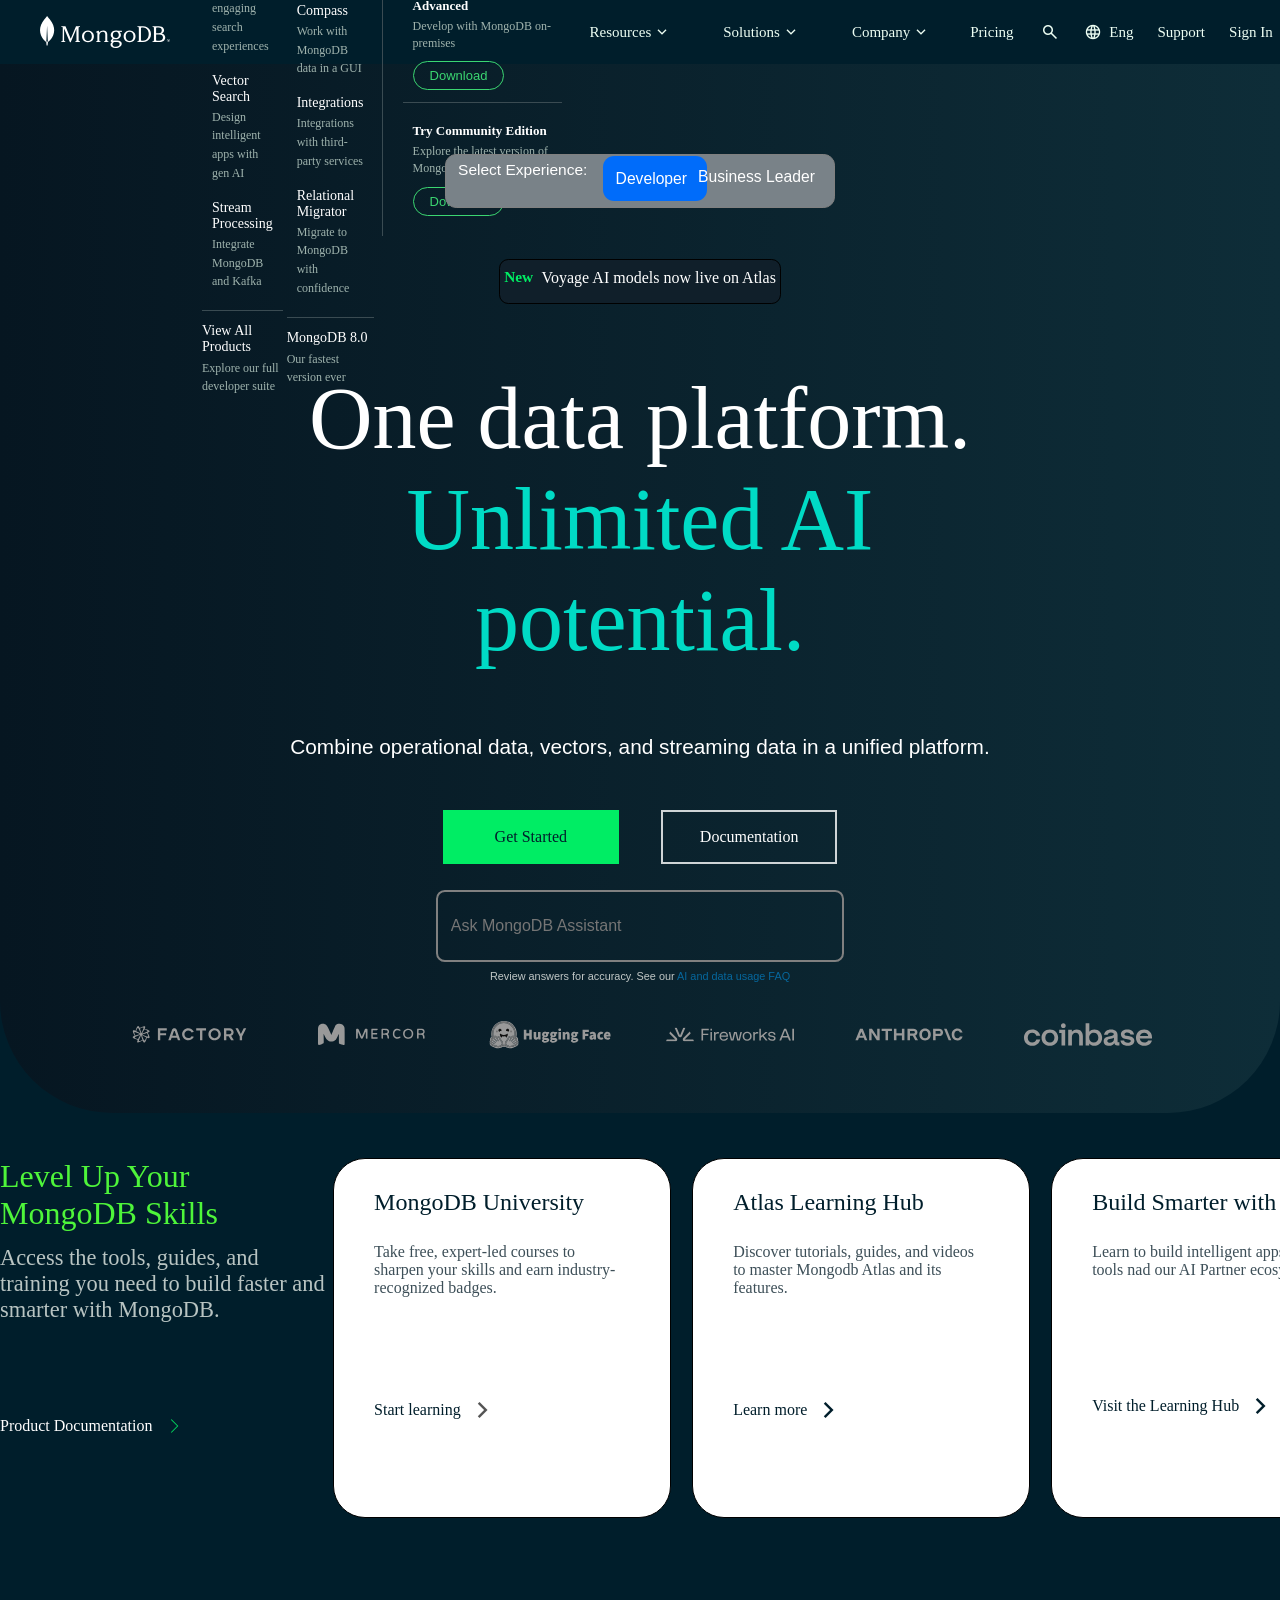
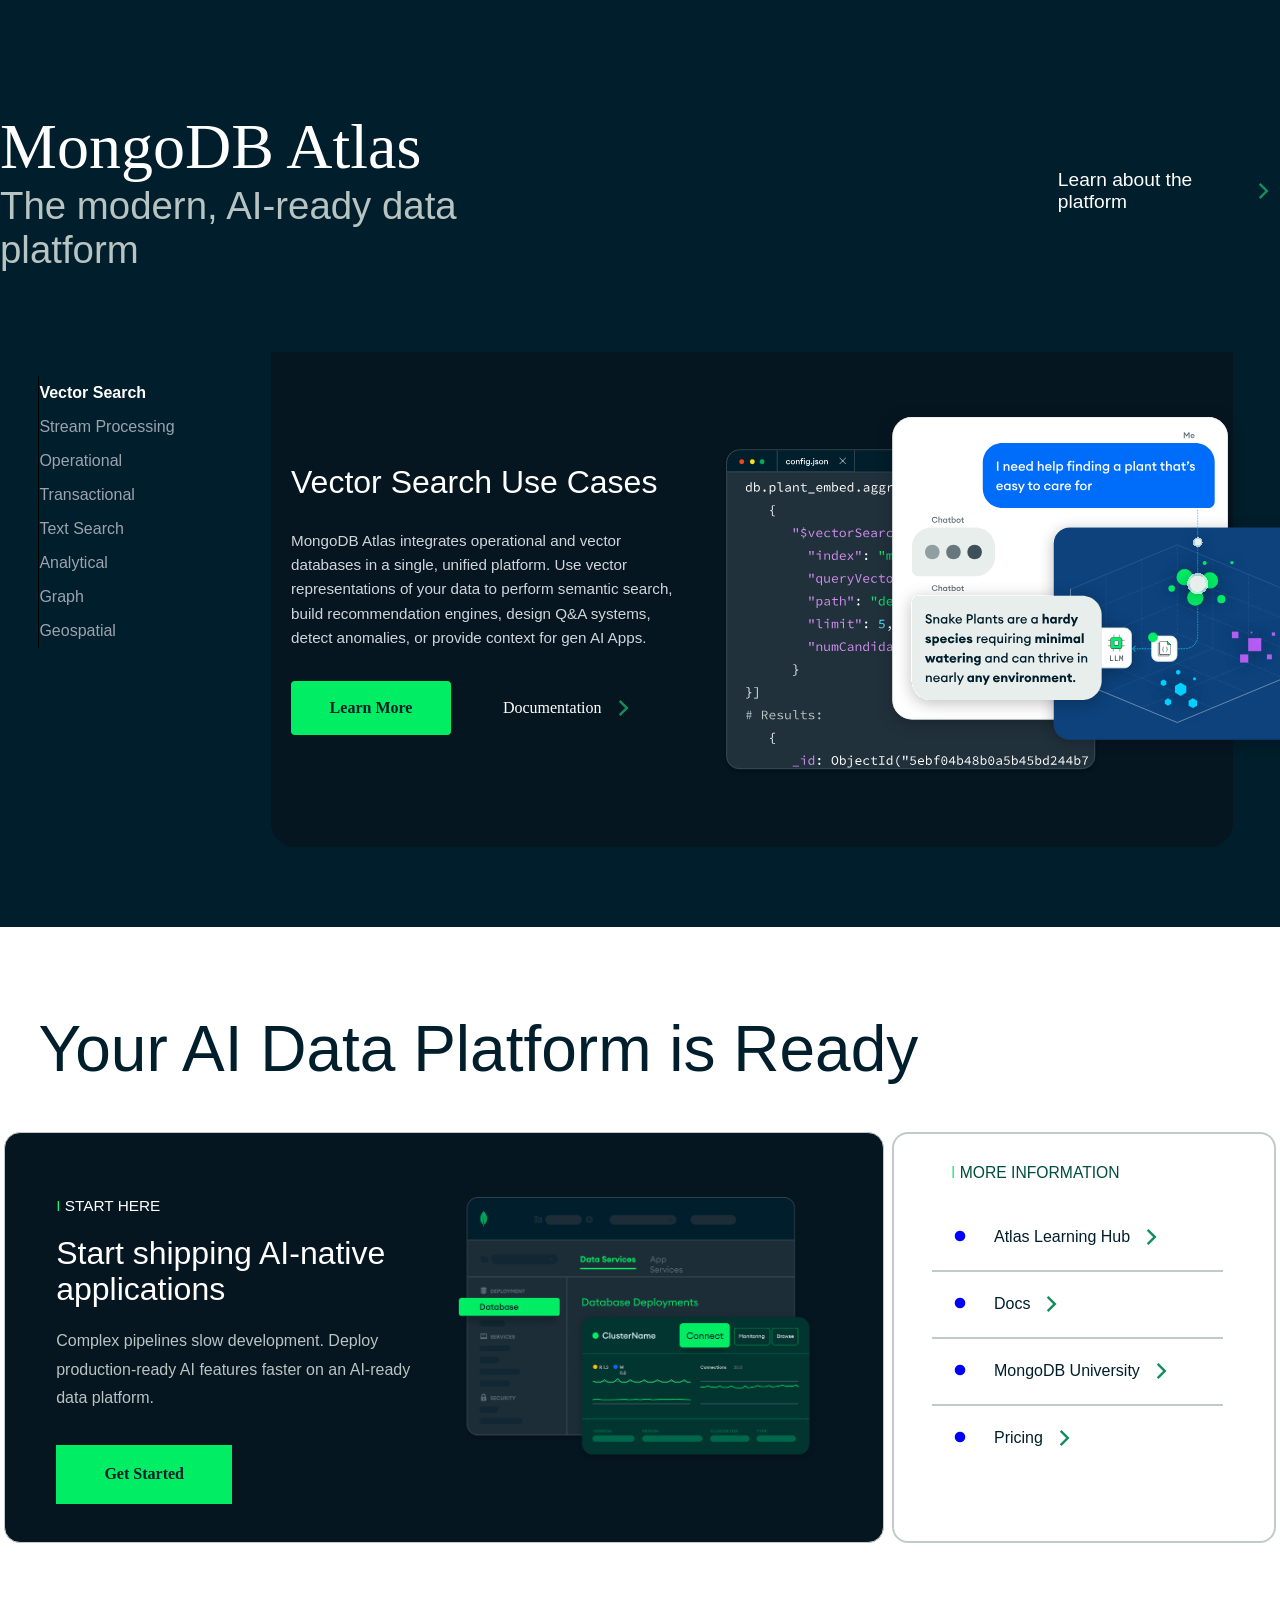
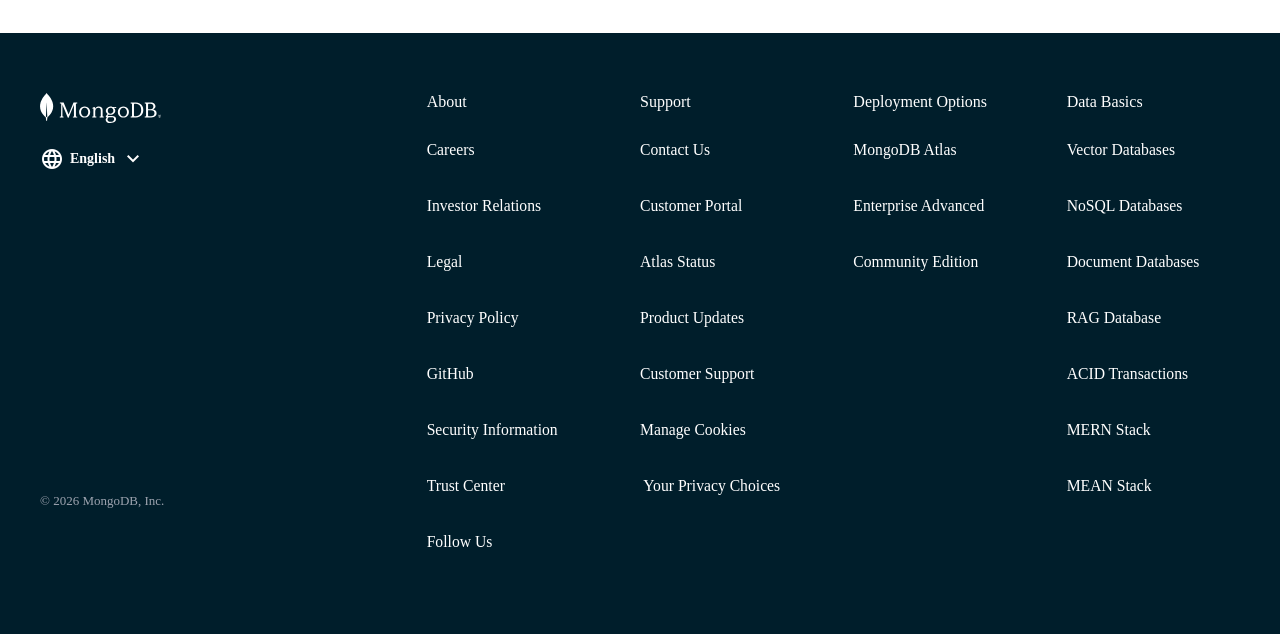
==== commit 5803d98a: "Message" ====
--- a/index.html
+++ b/index.html
@@ -2,7 +2,7 @@
 <html lang="en">
 
 <head>
-    <link rel="stylesheet" href="Css/index.css">
+    <link rel="stylesheet" href="./Css/index.css">
     <meta charset="UTF-8">
     <meta name="viewport" content="width=device-width, initial-scale=1.0">
     <title>Document</title>
@@ -26,7 +26,7 @@
             <!-- ── DESKTOP NAV LINKS ─────────────────────── -->
             <ul class="nav-links">
 
-                <!-- Products -->
+                <!-- Products --
                 <li class="dropdown">
                     <a href="#" class="product-link">
                         <span>Products</span>
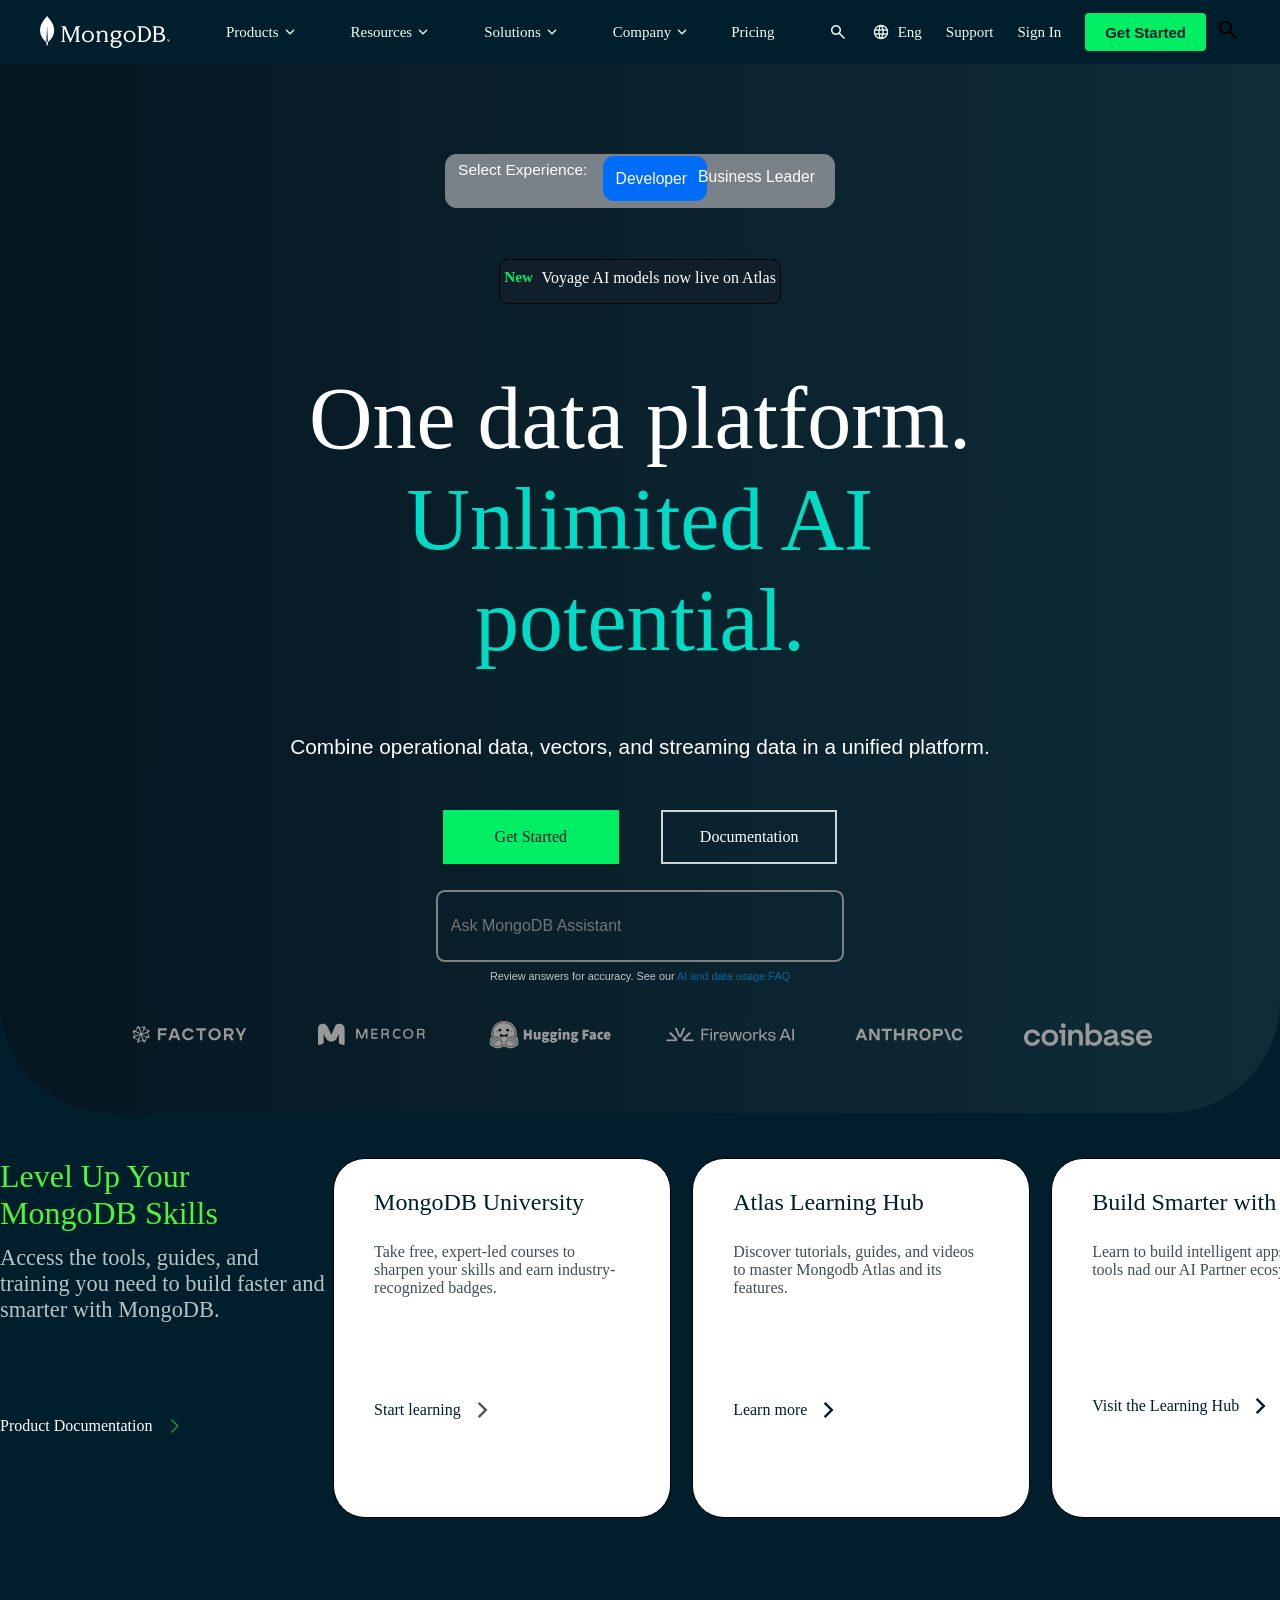
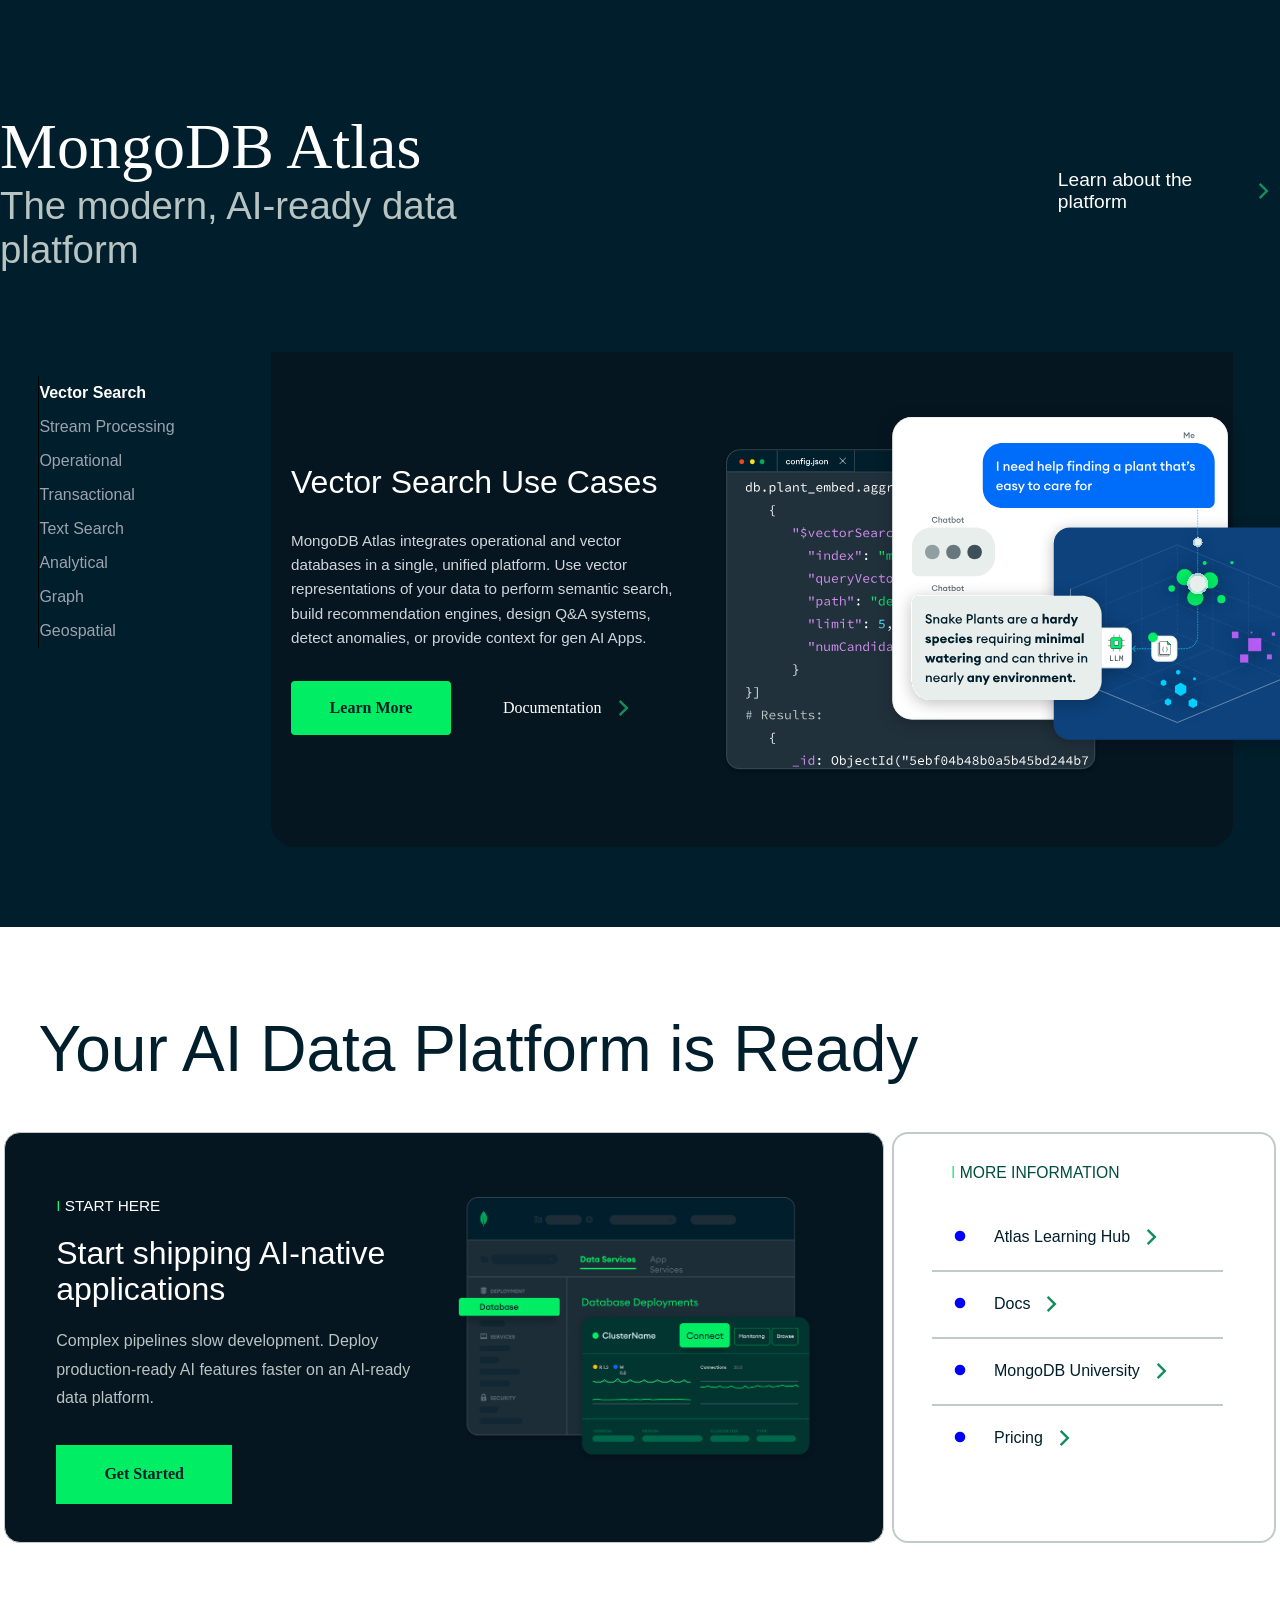
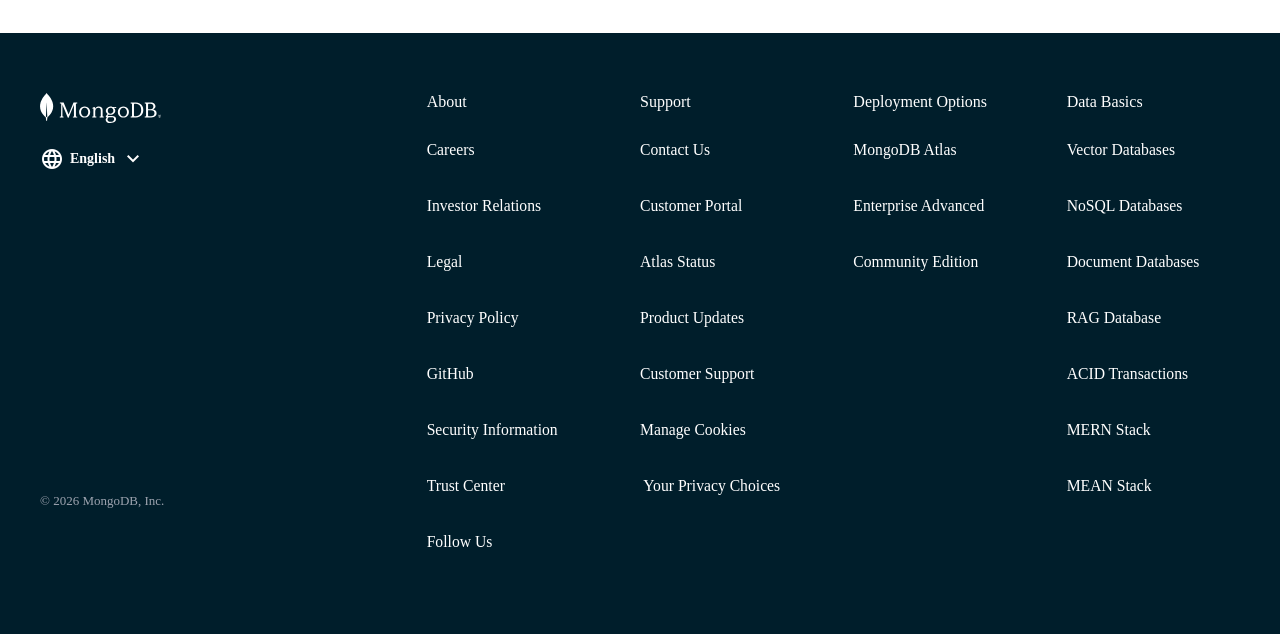
==== commit 1b55a72e: "Message" ====
--- a/index.html
+++ b/index.html
@@ -2,7 +2,7 @@
 <html lang="en">
 
 <head>
-    <link rel="stylesheet" href="./Css/index.css">
+    <link rel="stylesheet" href="/Css/index.css">
     <meta charset="UTF-8">
     <meta name="viewport" content="width=device-width, initial-scale=1.0">
     <title>Document</title>
@@ -26,7 +26,7 @@
             <!-- ── DESKTOP NAV LINKS ─────────────────────── -->
             <ul class="nav-links">
 
-                <!-- Products --
+                <!-- Products -->
                 <li class="dropdown">
                     <a href="#" class="product-link">
                         <span>Products</span>
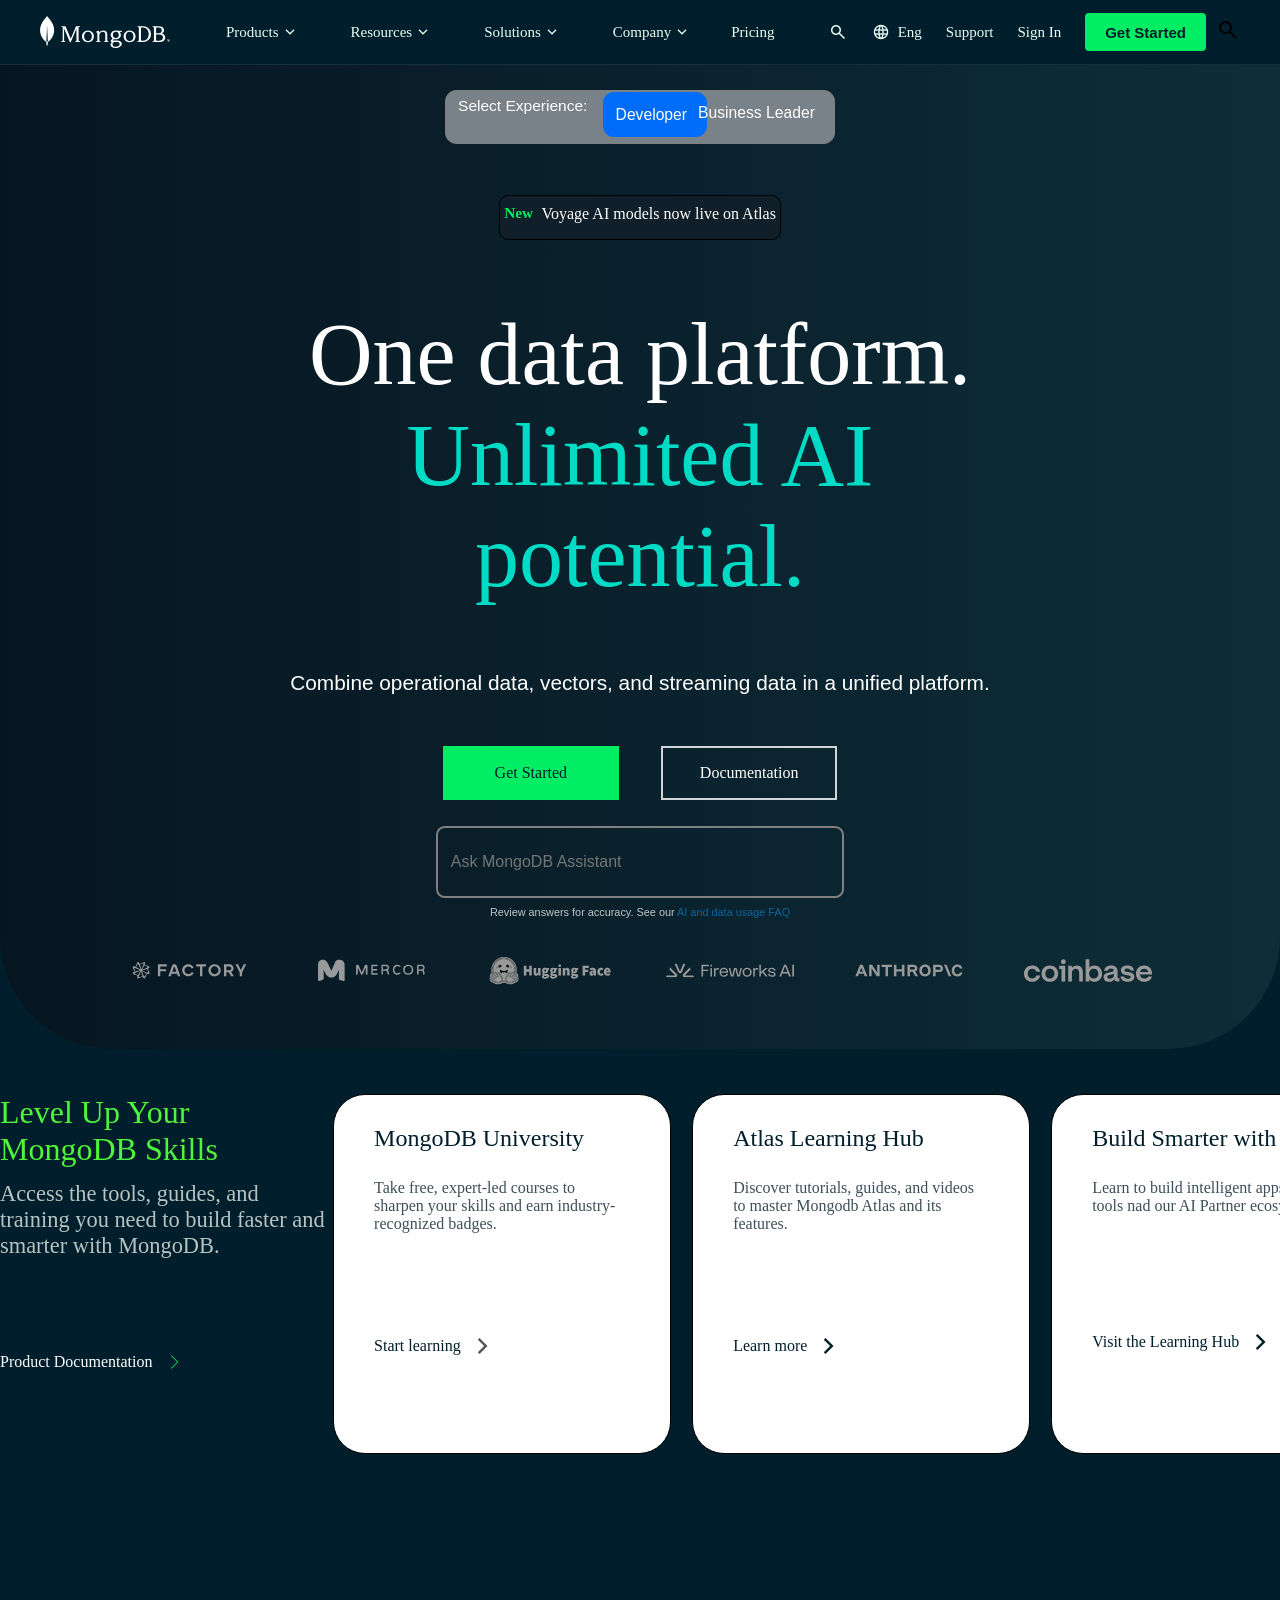
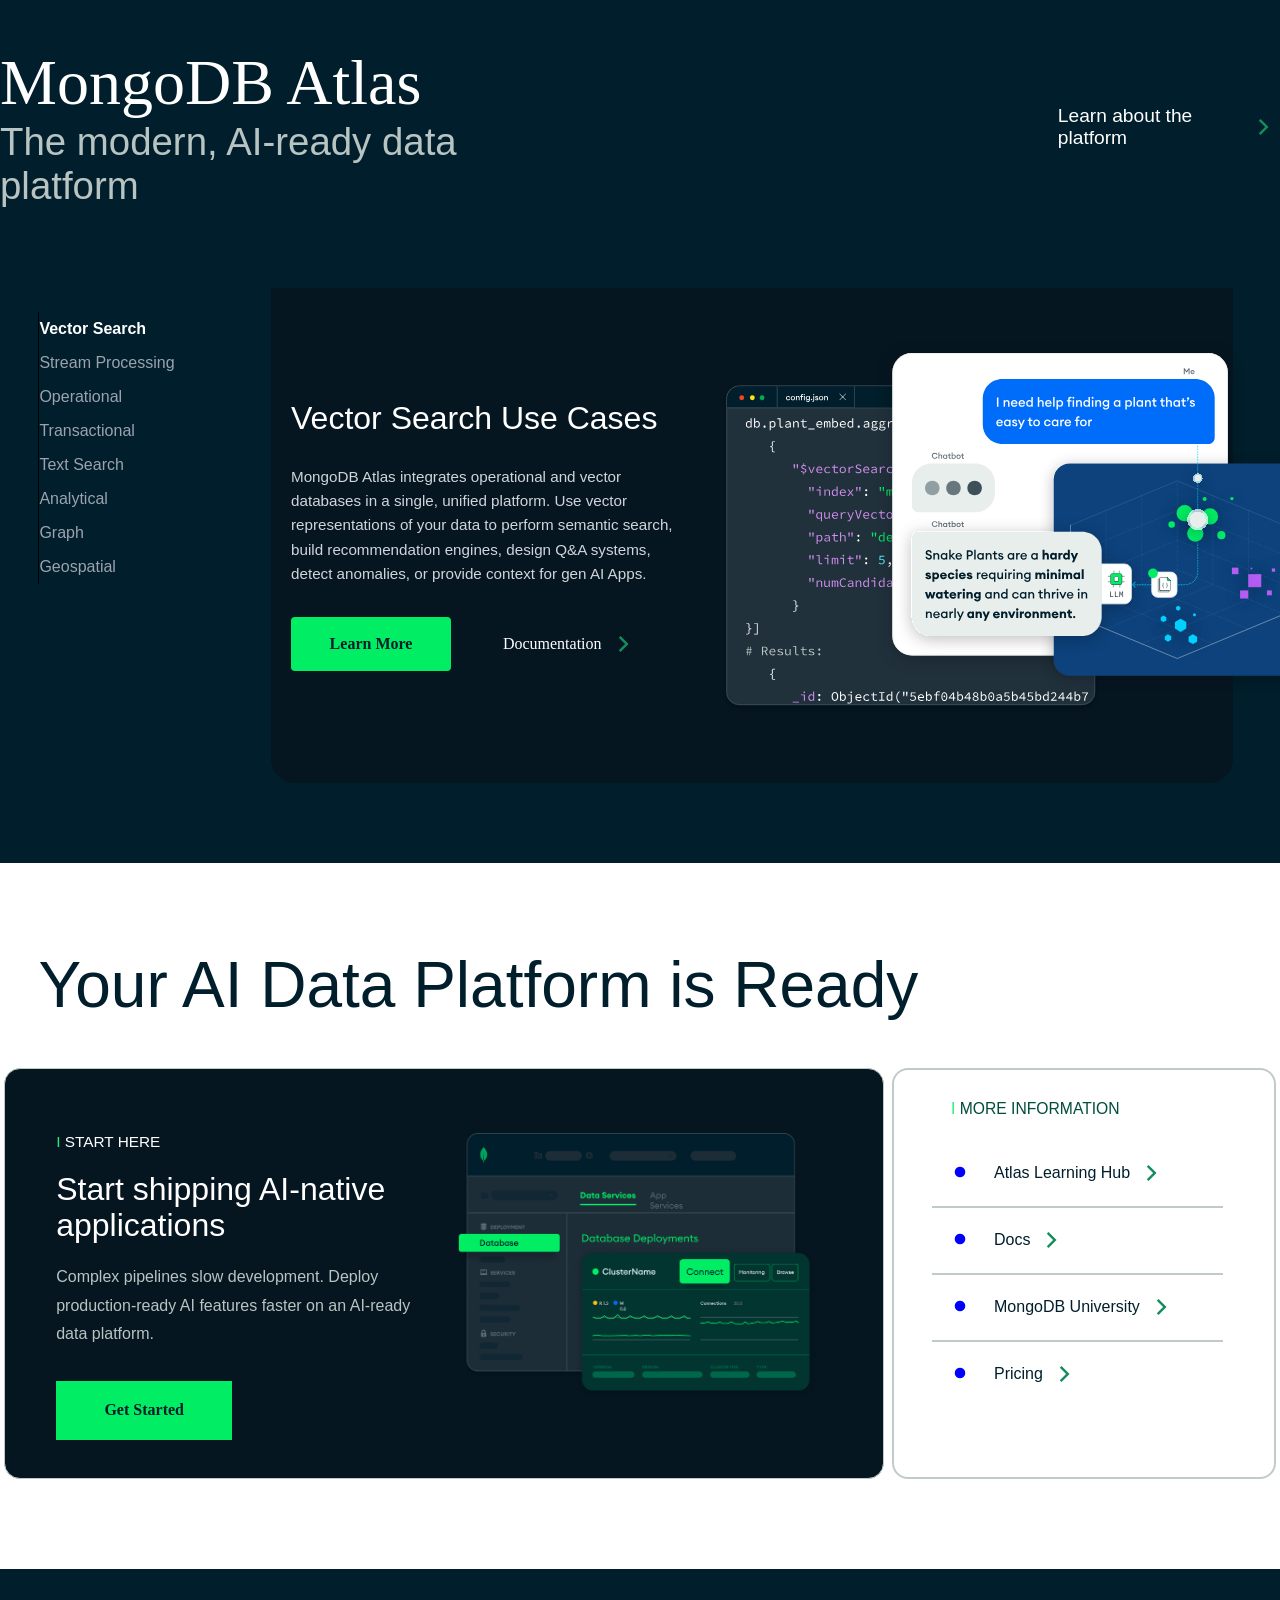
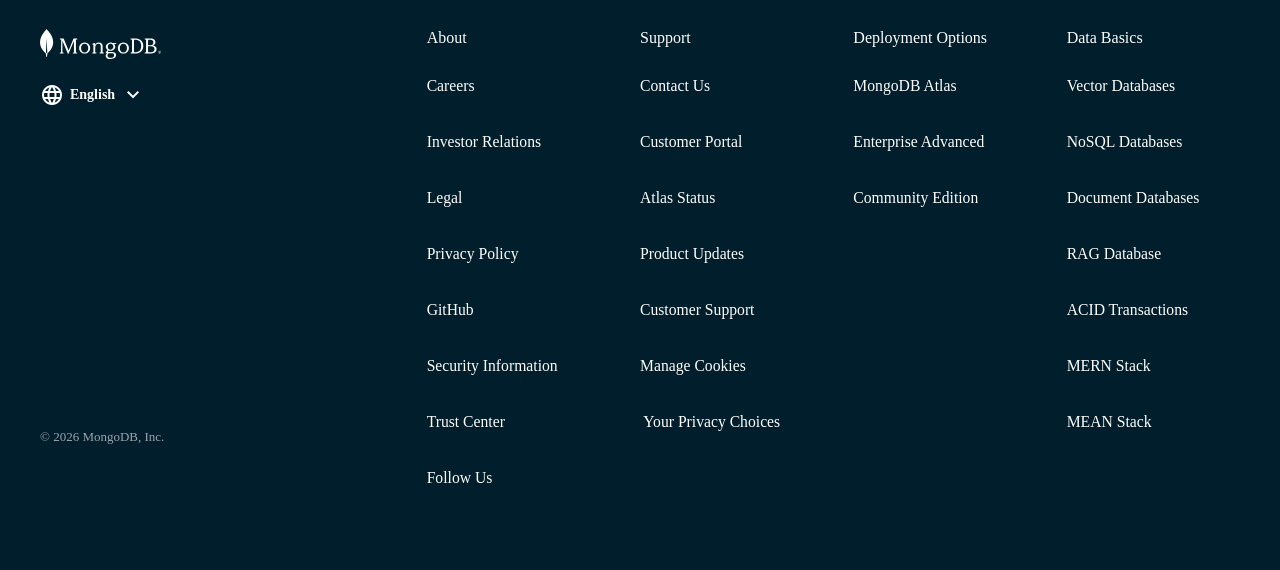
==== commit 46c74594: "Message" ====
--- a/index.html
+++ b/index.html
@@ -2,7 +2,7 @@
 <html lang="en">
 
 <head>
-    <link rel="stylesheet" href="/Css/index.css">
+    <link rel="stylesheet" href="Css/index.css">
     <meta charset="UTF-8">
     <meta name="viewport" content="width=device-width, initial-scale=1.0">
     <title>Document</title>
--- a/Css/index.css
+++ b/Css/index.css
@@ -13,7 +13,7 @@
     width: 100%;
     overflow-x: hidden;
 }
- */
+ 
      .header {
       width: 100%;
       background: #001E2B;
@@ -2385,4 +2385,4 @@
   .footer-container {
     grid-template-columns: 1fr;
   }
-} */+} 
